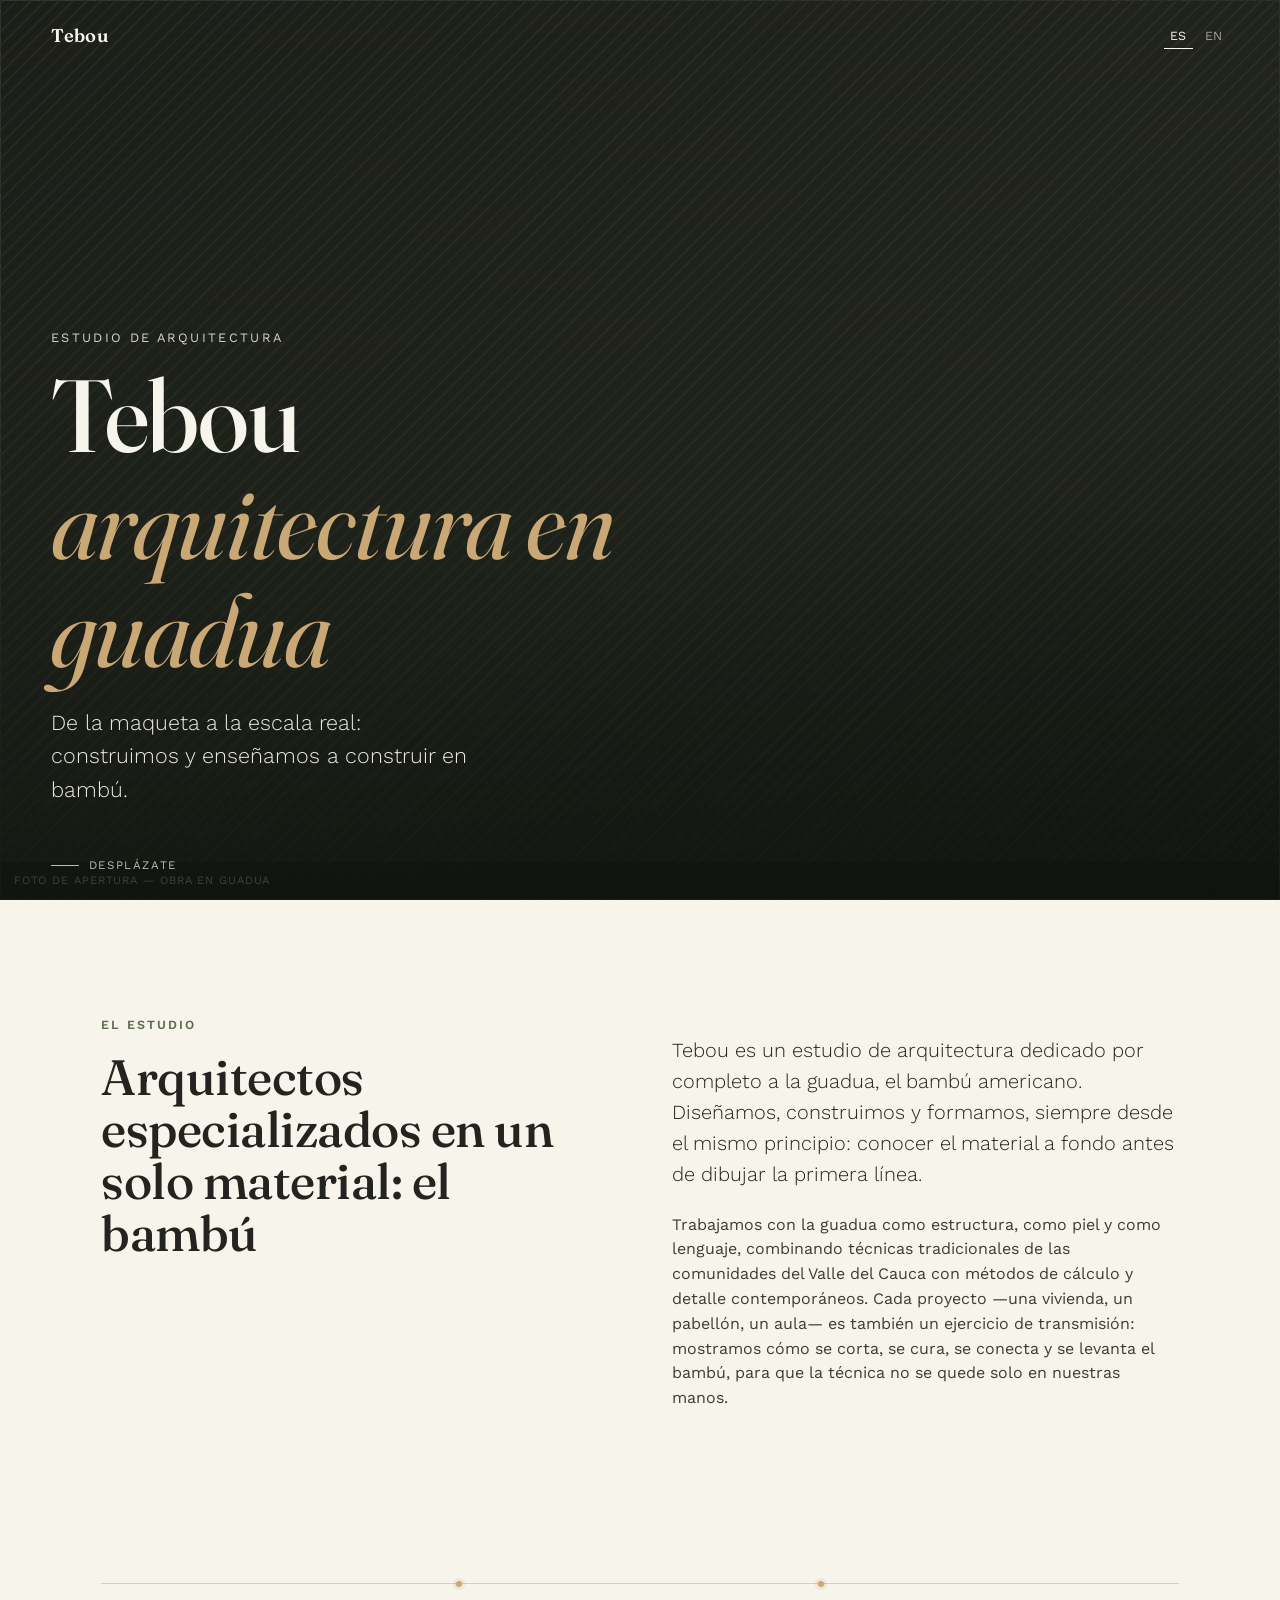
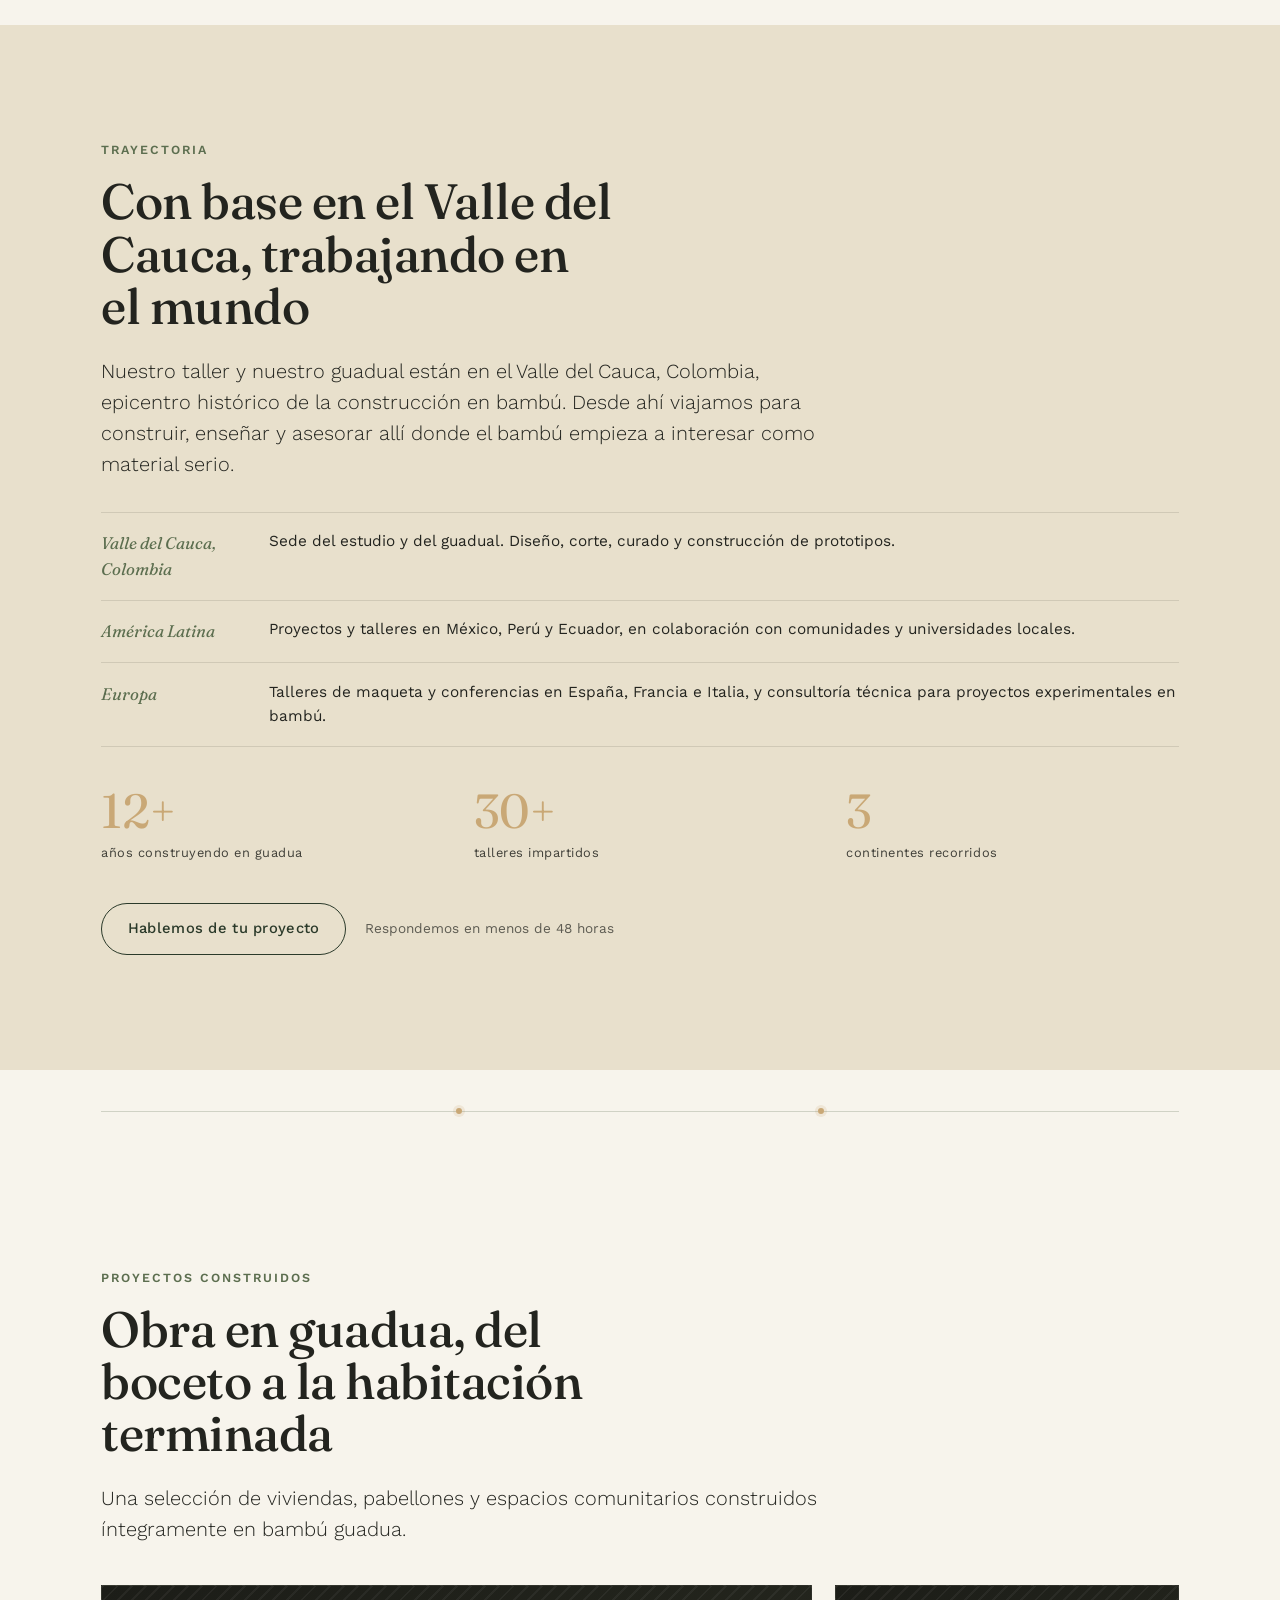
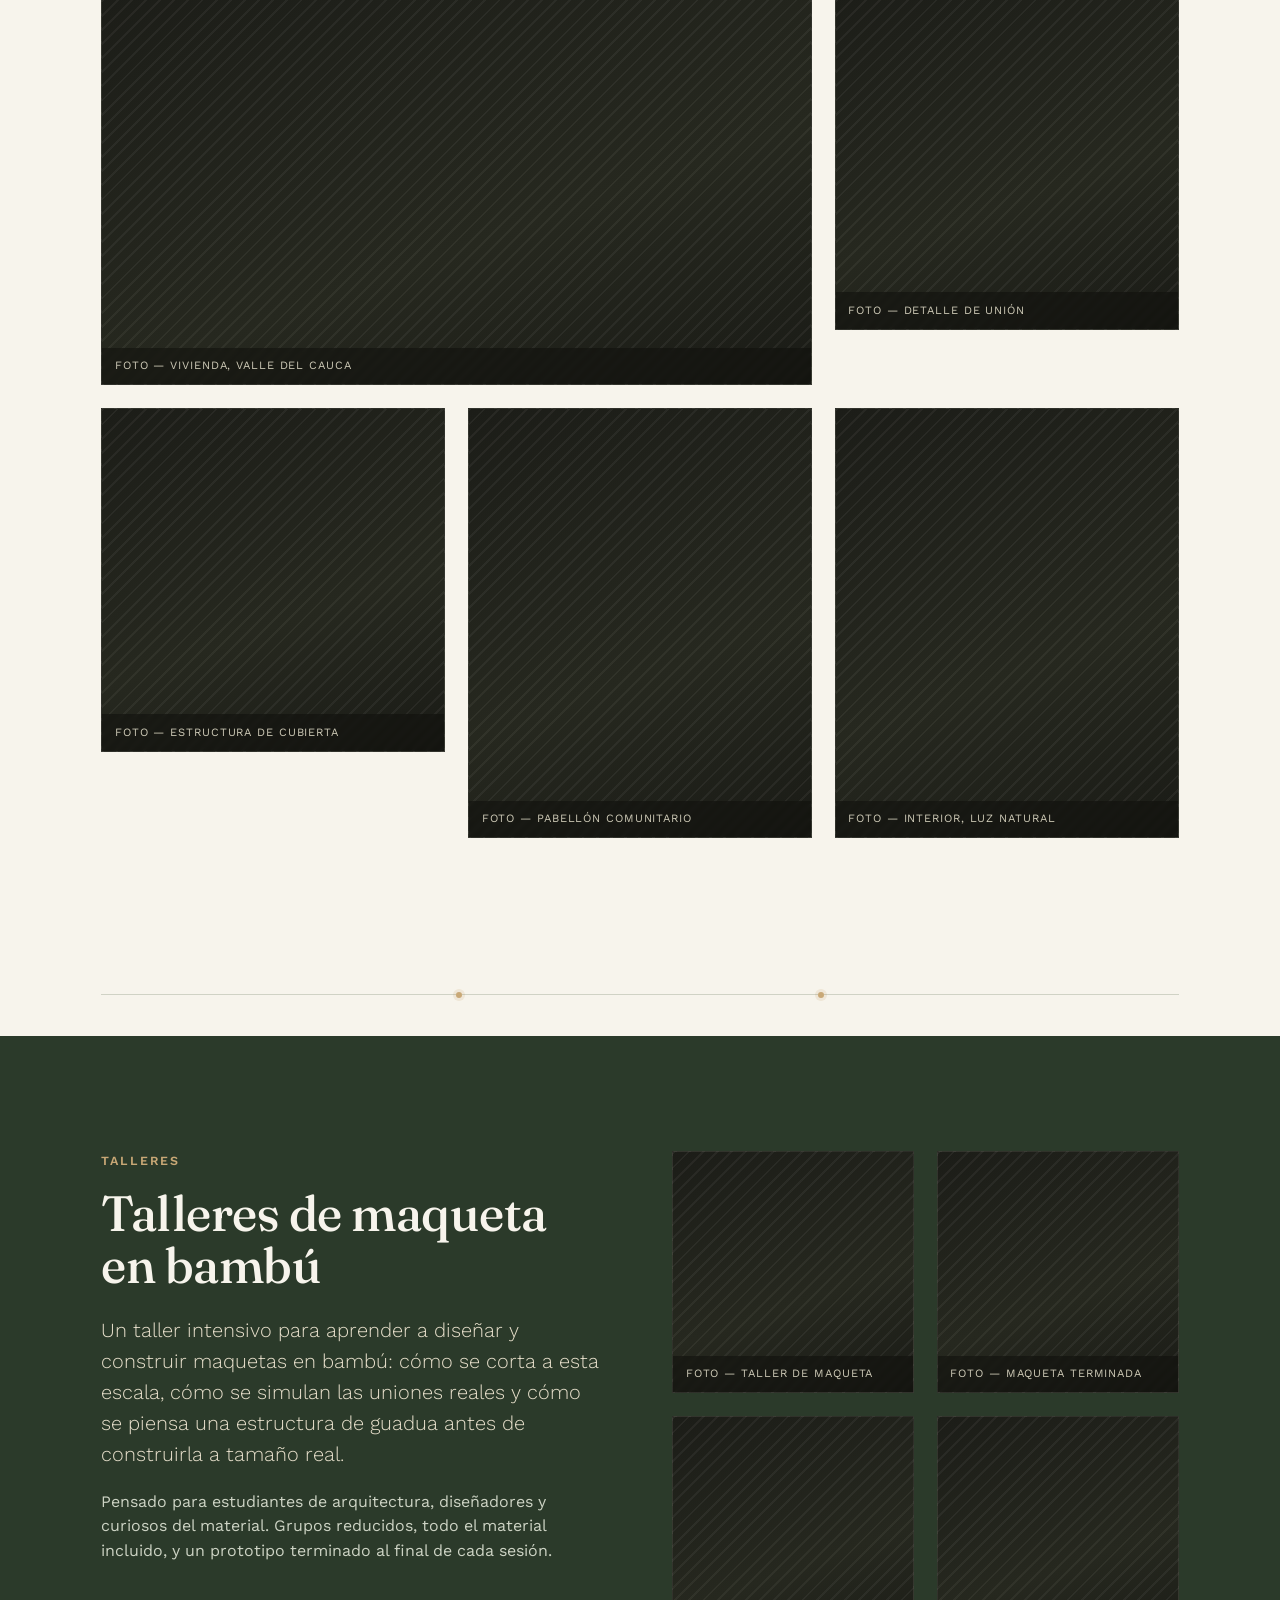
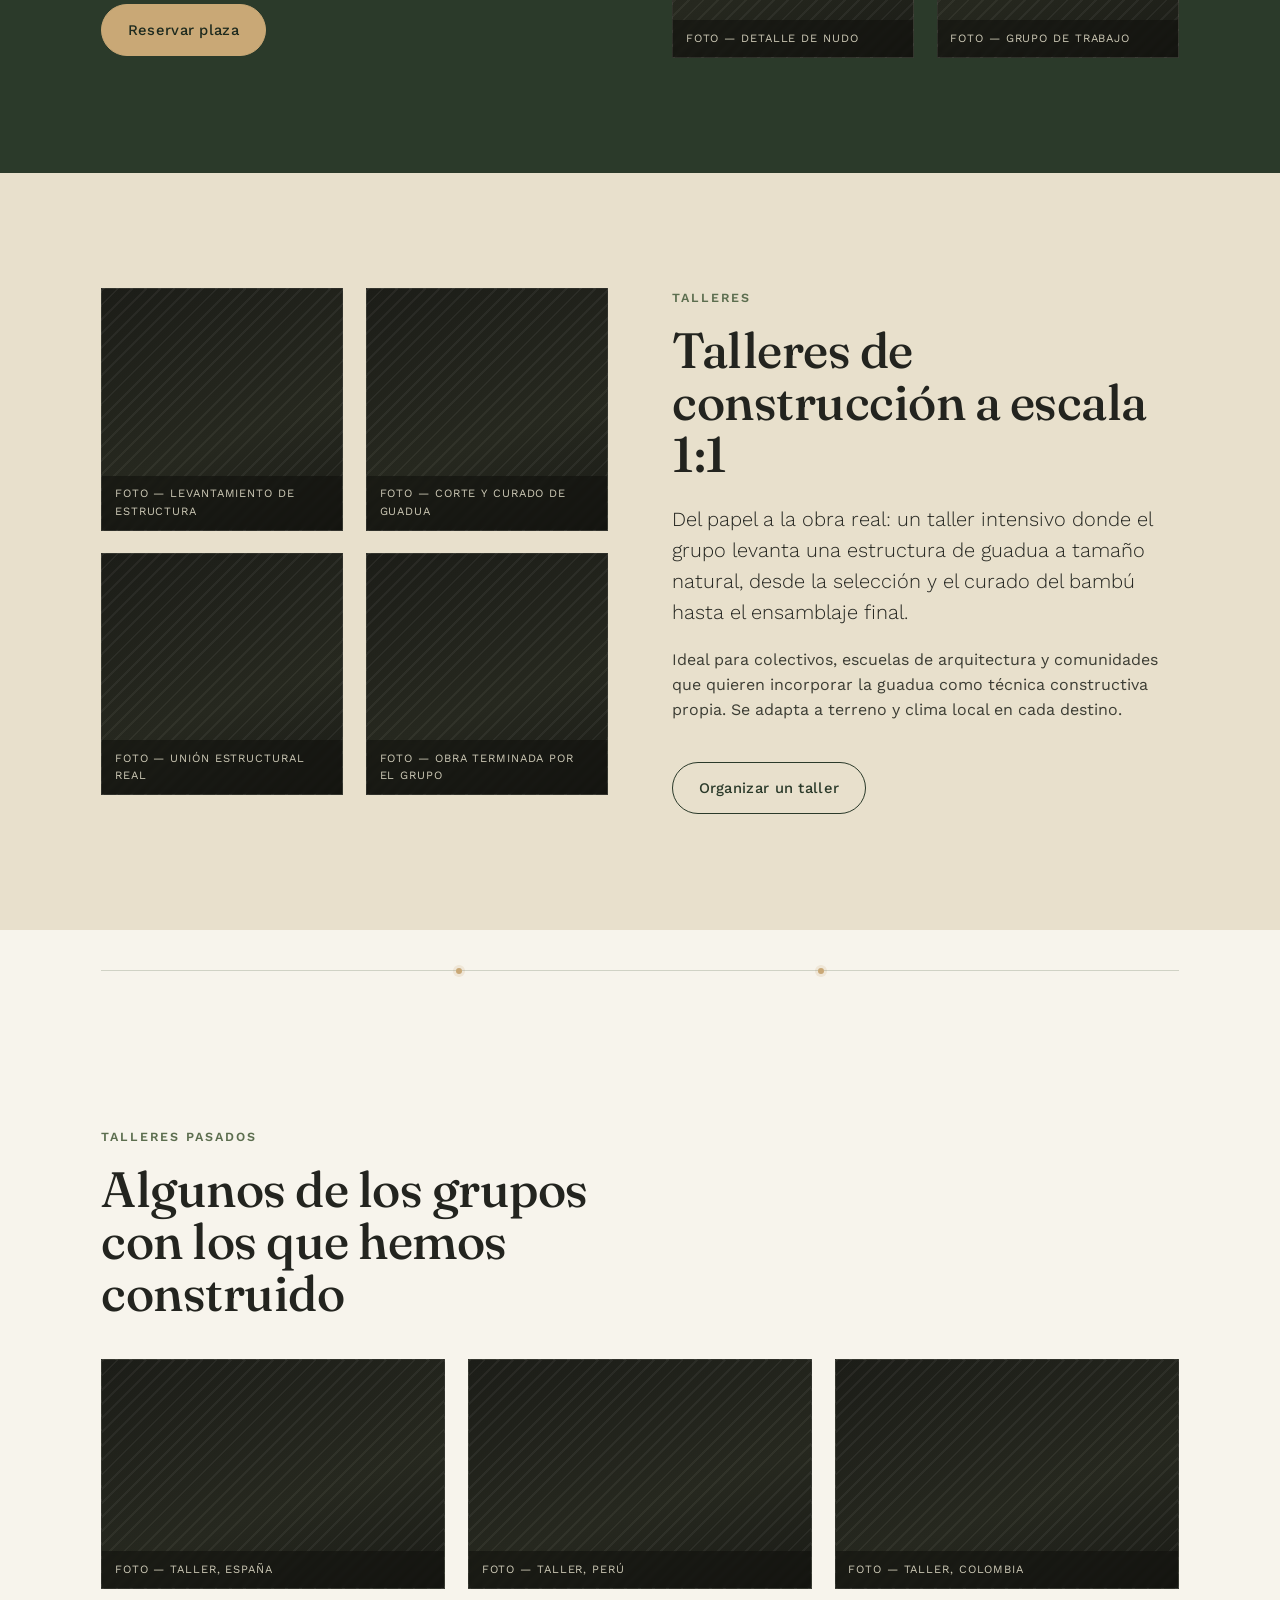
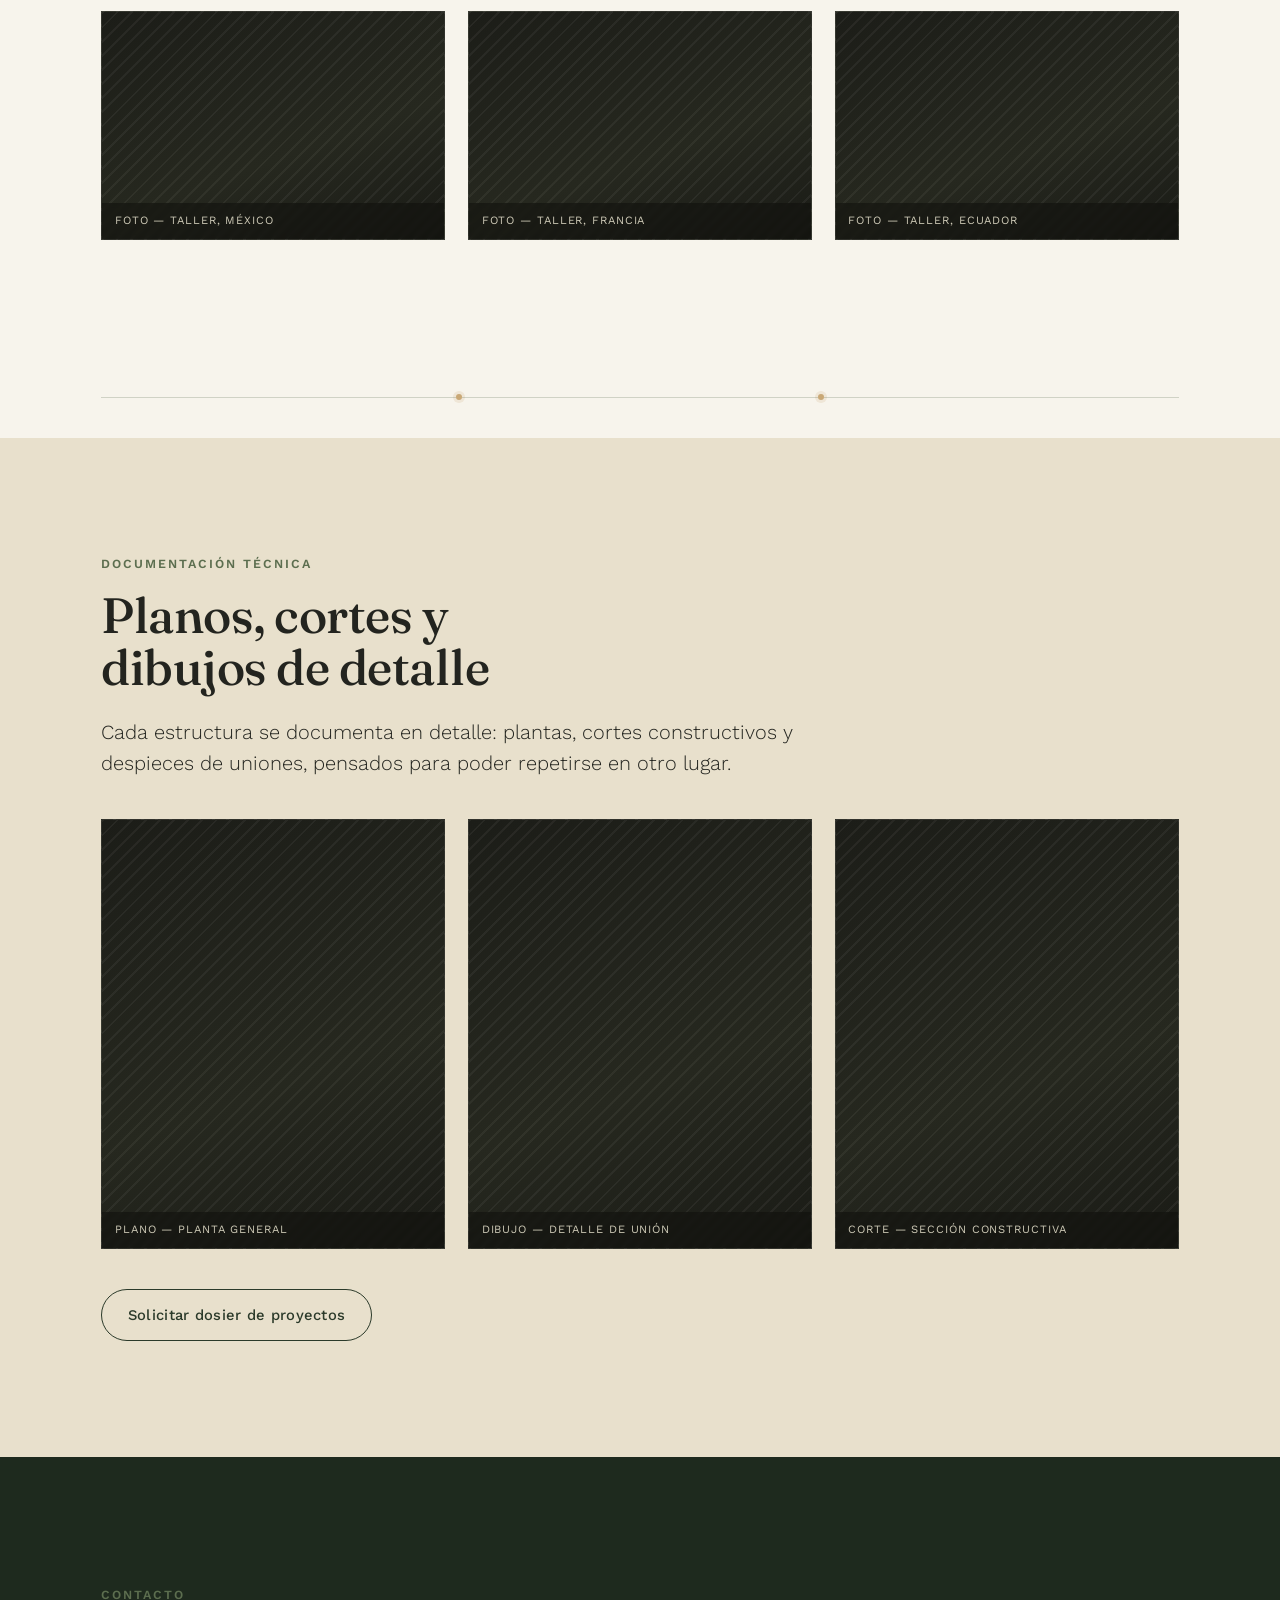
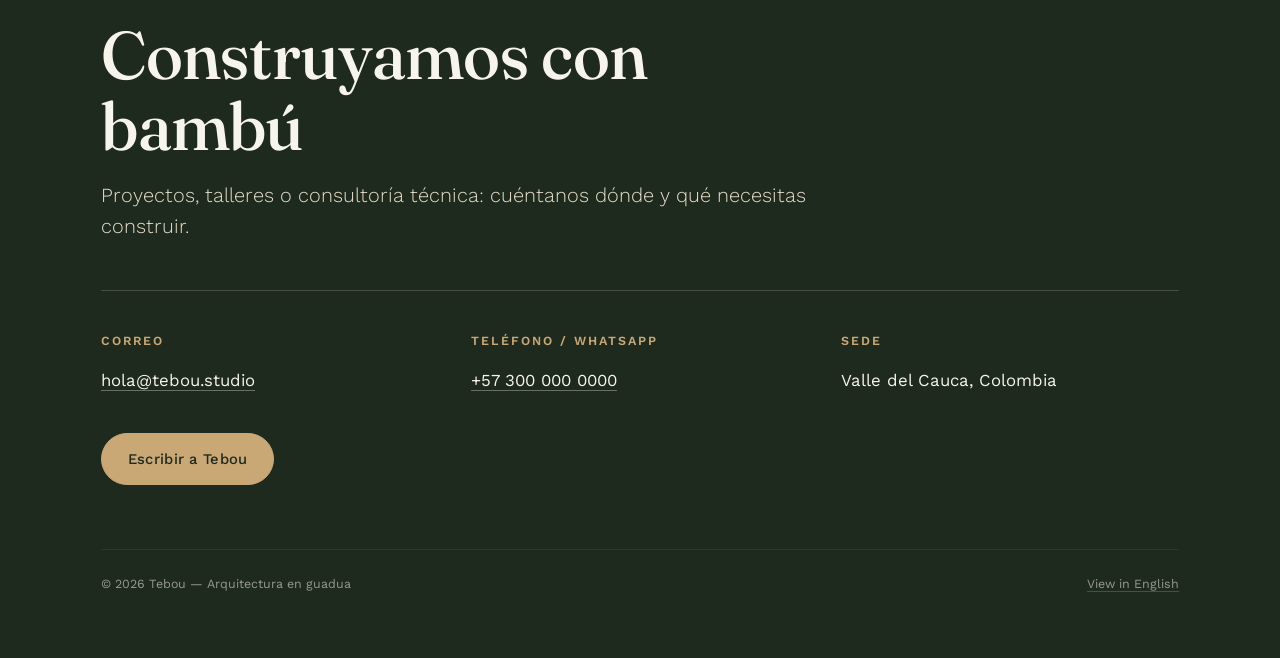
==== index.html @ 8532ab19 "Add files via upload" ====
<!doctype html>
<html lang="es">
<head>
<meta charset="UTF-8">
<meta name="viewport" content="width=device-width, initial-scale=1">
<title>Tebou — Arquitectura en guadua</title>
<meta name="description" content="Tebou, estudio de arquitectura especializado en bambú guadua. Proyectos y talleres entre el Valle del Cauca, Europa y América Latina.">
<link rel="stylesheet" href="style.css">
</head>
<body>

<div class="brand-bar" id="brandBar">
  <span class="brand">Tebou</span>
  <span class="lang"><a href="index.html" class="active">ES</a><a href="en.html">EN</a></span>
</div>

<!-- ============ HERO ============ -->
<header class="hero">
  <div class="photo-slot" style="position:absolute;inset:0;">
    <img data-bind-img="hero.image" alt="Tebou — foto de apertura">
    <span class="tag">Foto de apertura — obra en guadua</span>
  </div>
  <div class="hero-content">
    <span class="eyebrow" data-bind="hero.eyebrow">Estudio de arquitectura</span>
    <h1><span data-bind="hero.title_1">Tebou</span><br><em data-bind="hero.title_2">arquitectura en guadua</em></h1>
    <p class="tagline" data-bind="hero.tagline">De la maqueta a la escala real: construimos y enseñamos a construir en bambú.</p>
  </div>
  <div class="scroll-cue"><span class="line"></span> Desplázate</div>
</header>

<!-- ============ ESTUDIO ============ -->
<section class="section" id="estudio">
  <div class="wrap two-col reveal">
    <div>
      <span class="kicker" data-bind="studio.kicker">El estudio</span>
      <h2 class="section-title" data-bind="studio.title">Arquitectos especializados en un solo material: el bambú</h2>
    </div>
    <div>
      <p class="lede" data-bind="studio.lede">Tebou es un estudio de arquitectura dedicado por completo a la guadua...</p>
      <p class="body-copy" style="margin-top:1.4rem;" data-bind="studio.body">Trabajamos con la guadua como estructura...</p>
    </div>
  </div>
</section>

<div class="divider-wrap"><div class="node-divider"><span class="seg"></span><span class="node"></span><span class="seg"></span><span class="node"></span><span class="seg"></span></div></div>

<!-- ============ TRAYECTORIA ============ -->
<section class="section on-sand" id="trayectoria">
  <div class="wrap reveal">
    <span class="kicker" data-bind="experience.kicker">Trayectoria</span>
    <h2 class="section-title" data-bind="experience.title">Con base en el Valle del Cauca, trabajando en el mundo</h2>
    <p class="lede" data-bind="experience.lede">Nuestro taller y nuestro guadual están en el Valle del Cauca...</p>

    <ul class="travel-log">
      <li>
        <span class="place" data-bind="experience.travel_1_place">Valle del Cauca, Colombia</span>
        <span class="detail" data-bind="experience.travel_1_detail">Sede del estudio y del guadual.</span>
      </li>
      <li>
        <span class="place" data-bind="experience.travel_2_place">América Latina</span>
        <span class="detail" data-bind="experience.travel_2_detail">Proyectos y talleres en México, Perú y Ecuador.</span>
      </li>
      <li>
        <span class="place" data-bind="experience.travel_3_place">Europa</span>
        <span class="detail" data-bind="experience.travel_3_detail">Talleres de maqueta y conferencias en España, Francia e Italia.</span>
      </li>
    </ul>

    <div class="stats">
      <div>
        <div class="num" data-bind="experience.stat_1_num">12+</div>
        <div class="label" data-bind="experience.stat_1_label">años construyendo en guadua</div>
      </div>
      <div>
        <div class="num" data-bind="experience.stat_2_num">30+</div>
        <div class="label" data-bind="experience.stat_2_label">talleres impartidos</div>
      </div>
      <div>
        <div class="num" data-bind="experience.stat_3_num">3</div>
        <div class="label" data-bind="experience.stat_3_label">continentes recorridos</div>
      </div>
    </div>

    <div class="cta-row">
      <a class="btn btn-line" href="#contacto" data-bind="experience.cta_text">Hablemos de tu proyecto</a>
      <span class="cta-note" data-bind="experience.cta_note">Respondemos en menos de 48 horas</span>
    </div>
  </div>
</section>

<div class="divider-wrap"><div class="node-divider"><span class="seg"></span><span class="node"></span><span class="seg"></span><span class="node"></span><span class="seg"></span></div></div>

<!-- ============ PROYECTOS ============ -->
<section class="section" id="proyectos">
  <div class="wrap reveal">
    <span class="kicker" data-bind="projects.kicker">Proyectos construidos</span>
    <h2 class="section-title" data-bind="projects.title">Obra en guadua, del boceto a la habitación terminada</h2>
    <p class="lede" style="margin-bottom:2.5rem;" data-bind="projects.lede">Una selección de viviendas, pabellones y espacios comunitarios...</p>

    <div class="gallery g-mix">
      <div class="photo-slot ph-16x9"><img data-bind-img="projects.photo_1.src" alt="Vivienda, Valle del Cauca"><span class="tag">Foto — Vivienda, Valle del Cauca</span></div>
      <div class="photo-slot ph-1x1"><img data-bind-img="projects.photo_2.src" alt="Detalle de unión"><span class="tag">Foto — Detalle de unión</span></div>
      <div class="photo-slot ph-1x1"><img data-bind-img="projects.photo_3.src" alt="Estructura de cubierta"><span class="tag">Foto — Estructura de cubierta</span></div>
      <div class="photo-slot ph-4x5"><img data-bind-img="projects.photo_4.src" alt="Pabellón comunitario"><span class="tag">Foto — Pabellón comunitario</span></div>
      <div class="photo-slot ph-4x5"><img data-bind-img="projects.photo_5.src" alt="Interior, luz natural"><span class="tag">Foto — Interior, luz natural</span></div>
    </div>
  </div>
</section>

<div class="divider-wrap"><div class="node-divider"><span class="seg"></span><span class="node"></span><span class="seg"></span><span class="node"></span><span class="seg"></span></div></div>

<!-- ============ TALLERES DE MAQUETA ============ -->
<section class="section on-forest" id="talleres-maqueta">
  <div class="wrap two-col reveal">
    <div>
      <span class="kicker" data-bind="model_workshops.kicker">Talleres</span>
      <h2 class="section-title" data-bind="model_workshops.title">Talleres de maqueta en bambú</h2>
      <p class="lede" data-bind="model_workshops.lede">Un taller intensivo para aprender a diseñar y construir maquetas en bambú...</p>
      <p class="body-copy" style="margin-top:1.2rem;" data-bind="model_workshops.body">Pensado para estudiantes de arquitectura, diseñadores y curiosos del material.</p>
      <div class="cta-row">
        <a class="btn btn-solid" href="#contacto" data-bind="model_workshops.cta_text">Reservar plaza</a>
      </div>
    </div>
    <div class="gallery g-4" style="grid-template-columns:1fr 1fr;">
      <div class="photo-slot ph-1x1"><img data-bind-img="model_workshops.photo_1.src" alt="Taller de maqueta"><span class="tag">Foto — Taller de maqueta</span></div>
      <div class="photo-slot ph-1x1"><img data-bind-img="model_workshops.photo_2.src" alt="Maqueta terminada"><span class="tag">Foto — Maqueta terminada</span></div>
      <div class="photo-slot ph-1x1"><img data-bind-img="model_workshops.photo_3.src" alt="Detalle de nudo"><span class="tag">Foto — Detalle de nudo</span></div>
      <div class="photo-slot ph-1x1"><img data-bind-img="model_workshops.photo_4.src" alt="Grupo de trabajo"><span class="tag">Foto — Grupo de trabajo</span></div>
    </div>
  </div>
</section>

<!-- ============ TALLERES ESCALA 1:1 ============ -->
<section class="section on-sand" id="talleres-escala-real">
  <div class="wrap two-col reveal">
    <div class="gallery g-4" style="grid-template-columns:1fr 1fr;">
      <div class="photo-slot ph-1x1"><img data-bind-img="full_scale_workshops.photo_1.src" alt="Levantamiento de estructura"><span class="tag">Foto — Levantamiento de estructura</span></div>
      <div class="photo-slot ph-1x1"><img data-bind-img="full_scale_workshops.photo_2.src" alt="Corte y curado de guadua"><span class="tag">Foto — Corte y curado de guadua</span></div>
      <div class="photo-slot ph-1x1"><img data-bind-img="full_scale_workshops.photo_3.src" alt="Unión estructural real"><span class="tag">Foto — Unión estructural real</span></div>
      <div class="photo-slot ph-1x1"><img data-bind-img="full_scale_workshops.photo_4.src" alt="Obra terminada por el grupo"><span class="tag">Foto — Obra terminada por el grupo</span></div>
    </div>
    <div>
      <span class="kicker" data-bind="full_scale_workshops.kicker">Talleres</span>
      <h2 class="section-title" data-bind="full_scale_workshops.title">Talleres de construcción a escala 1:1</h2>
      <p class="lede" data-bind="full_scale_workshops.lede">Del papel a la obra real...</p>
      <p class="body-copy" style="margin-top:1.2rem;" data-bind="full_scale_workshops.body">Ideal para colectivos, escuelas de arquitectura...</p>
      <div class="cta-row">
        <a class="btn btn-line" href="#contacto" data-bind="full_scale_workshops.cta_text">Organizar un taller</a>
      </div>
    </div>
  </div>
</section>

<div class="divider-wrap"><div class="node-divider"><span class="seg"></span><span class="node"></span><span class="seg"></span><span class="node"></span><span class="seg"></span></div></div>

<!-- ============ TALLERES PASADOS ============ -->
<section class="section" id="talleres-pasados">
  <div class="wrap reveal">
    <span class="kicker" data-bind="past_workshops.kicker">Talleres pasados</span>
    <h2 class="section-title" data-bind="past_workshops.title">Algunos de los grupos con los que hemos construido</h2>
    <div class="gallery g-3" style="margin-top:2.5rem;">
      <div class="photo-slot ph-3x2"><img data-bind-img="past_workshops.photo_1.src" alt="Taller, España"><span class="tag">Foto — Taller, España</span></div>
      <div class="photo-slot ph-3x2"><img data-bind-img="past_workshops.photo_2.src" alt="Taller, Perú"><span class="tag">Foto — Taller, Perú</span></div>
      <div class="photo-slot ph-3x2"><img data-bind-img="past_workshops.photo_3.src" alt="Taller, Colombia"><span class="tag">Foto — Taller, Colombia</span></div>
      <div class="photo-slot ph-3x2"><img data-bind-img="past_workshops.photo_4.src" alt="Taller, México"><span class="tag">Foto — Taller, México</span></div>
      <div class="photo-slot ph-3x2"><img data-bind-img="past_workshops.photo_5.src" alt="Taller, Francia"><span class="tag">Foto — Taller, Francia</span></div>
      <div class="photo-slot ph-3x2"><img data-bind-img="past_workshops.photo_6.src" alt="Taller, Ecuador"><span class="tag">Foto — Taller, Ecuador</span></div>
    </div>
  </div>
</section>

<div class="divider-wrap"><div class="node-divider"><span class="seg"></span><span class="node"></span><span class="seg"></span><span class="node"></span><span class="seg"></span></div></div>

<!-- ============ PLANOS Y DIBUJOS ============ -->
<section class="section on-sand" id="planos">
  <div class="wrap reveal">
    <span class="kicker" data-bind="plans.kicker">Documentación técnica</span>
    <h2 class="section-title" data-bind="plans.title">Planos, cortes y dibujos de detalle</h2>
    <p class="lede" style="margin-bottom:2.5rem;" data-bind="plans.lede">Cada estructura se documenta en detalle...</p>
    <div class="gallery g-3">
      <div class="photo-slot ph-4x5"><img data-bind-img="plans.photo_1.src" alt="Planta general"><span class="tag">Plano — Planta general</span></div>
      <div class="photo-slot ph-4x5"><img data-bind-img="plans.photo_2.src" alt="Detalle de unión"><span class="tag">Dibujo — Detalle de unión</span></div>
      <div class="photo-slot ph-4x5"><img data-bind-img="plans.photo_3.src" alt="Sección constructiva"><span class="tag">Corte — Sección constructiva</span></div>
    </div>
    <div class="cta-row">
      <a class="btn btn-line" href="#contacto" data-bind="plans.cta_text">Solicitar dosier de proyectos</a>
    </div>
  </div>
</section>

<!-- ============ CONTACTO ============ -->
<section class="contact" id="contacto">
  <div class="wrap reveal">
    <span class="kicker" data-bind="contact.kicker">Contacto</span>
    <h2 data-bind="contact.title">Construyamos con bambú</h2>
    <p class="lede" data-bind="contact.lede">Proyectos, talleres o consultoría técnica...</p>

    <div class="contact-grid">
      <div class="contact-item">
        <span class="kicker">Correo</span>
        <a href="mailto:hola@tebou.studio" data-bind="contact.email" id="contact-email-text">hola@tebou.studio</a>
      </div>
      <div class="contact-item">
        <span class="kicker">Teléfono / WhatsApp</span>
        <a href="tel:+573000000000" data-bind="contact.phone" id="contact-phone-text">+57 300 000 0000</a>
      </div>
      <div class="contact-item">
        <span class="kicker">Sede</span>
        <p data-bind="contact.location">Valle del Cauca, Colombia</p>
      </div>
    </div>

    <div class="cta-row">
      <a class="btn btn-solid" href="mailto:hola@tebou.studio" id="contact-cta" data-bind="contact.cta_text">Escribir a Tebou</a>
    </div>

    <footer class="credits">
      <span>© <span id="year-es"></span> Tebou — Arquitectura en guadua</span>
      <span><a href="en.html" style="text-decoration:none;border-bottom:1px solid rgba(247,244,236,0.35);">View in English</a></span>
    </footer>
  </div>
</section>

<script>window.CONTENT_URL = 'content/es.json';</script>
<script src="content.js"></script>
<script>
  document.getElementById('year-es').textContent = new Date().getFullYear();

  window.addEventListener('load', () => {
    setTimeout(() => {
      const email = document.getElementById('contact-email-text');
      if (email) document.querySelectorAll('a[href^="mailto:"]').forEach(a => a.href = 'mailto:' + email.textContent.trim());
      const phone = document.getElementById('contact-phone-text');
      if (phone) document.querySelectorAll('a[href^="tel:"]').forEach(a => a.href = 'tel:' + phone.textContent.trim().replace(/\s+/g, ''));
    }, 300);
  });

  const hero = document.querySelector('.hero');
  const bar = document.getElementById('brandBar');
  const io1 = new IntersectionObserver((entries)=>{
    entries.forEach(e=>{ bar.classList.toggle('is-dark', !e.isIntersecting); });
  }, { threshold:0.15 });
  io1.observe(hero);

  const revealEls = document.querySelectorAll('.reveal');
  const io2 = new IntersectionObserver((entries)=>{
    entries.forEach(e=>{
      if(e.isIntersecting){ e.target.classList.add('is-visible'); io2.unobserve(e.target); }
    });
  }, { threshold:0.12 });
  revealEls.forEach(el=>io2.observe(el));
</script>

</body>
</html>
---- style.css ----
/* ==========================================================================
   TEBOU — bamboo architecture studio
   Design tokens
   Palette:
     --ink        #23241F  near-black warm charcoal (text)
     --forest     #2B3A2A  deep bamboo-leaf green (dark sections, footer)
     --sage       #5C6E4F  mid bamboo green (accents, links)
     --paper      #F7F4EC  warm paper background
     --sand       #E8E0CC  beige / bamboo-sheath background
     --culm       #C9A876  bamboo-culm tan (accent, buttons, rules)
   Type:
     Display: Fraunces (warm serif, organic curves — the material's warmth)
     Body/UI: Work Sans (quiet humanist sans)
   Signature: bamboo-node dividers between sections (culm rings)
   ========================================================================== */

@import url('https://fonts.googleapis.com/css2?family=Fraunces:ital,opsz,wght@0,9..144,300;0,9..144,400;0,9..144,500;0,9..144,600;1,9..144,400;1,9..144,500&family=Work+Sans:ital,wght@0,300;0,400;0,500;0,600;1,400&display=swap');

:root{
  --ink:#23241F;
  --forest:#2B3A2A;
  --forest-2:#1E2A1E;
  --sage:#5C6E4F;
  --paper:#F7F4EC;
  --sand:#E8E0CC;
  --culm:#C9A876;
  --culm-dark:#B08F55;

  --display: 'Fraunces', serif;
  --body: 'Work Sans', sans-serif;

  --max: 1180px;
  --pad: clamp(1.25rem, 4vw, 3.5rem);
  --gap: clamp(1rem, 3vw, 2.25rem);

  --radius: 2px;
}

*, *::before, *::after{ box-sizing:border-box; }
html{ scroll-behavior:smooth; }
@media (prefers-reduced-motion: reduce){
  html{ scroll-behavior:auto; }
  *, *::before, *::after{ animation-duration:0.001ms !important; animation-iteration-count:1 !important; transition-duration:0.001ms !important; scroll-behavior:auto !important; }
}

body{
  margin:0;
  font-family:var(--body);
  color:var(--ink);
  background:var(--paper);
  line-height:1.55;
  -webkit-font-smoothing:antialiased;
}

img{ max-width:100%; display:block; }
a{ color:inherit; }

h1,h2,h3{
  font-family:var(--display);
  font-weight:500;
  margin:0;
  line-height:1.05;
  letter-spacing:-0.01em;
}

.wrap{ max-width:var(--max); margin:0 auto; padding-left:var(--pad); padding-right:var(--pad); }

/* ---------- Brand mark (top-left, no menu) ---------- */
.brand-bar{
  position:fixed;
  top:0; left:0; right:0;
  z-index:40;
  display:flex;
  justify-content:space-between;
  align-items:center;
  padding:clamp(0.9rem,2vw,1.4rem) var(--pad);
  pointer-events:none;
  mix-blend-mode:normal;
}
.brand-bar .brand{
  font-family:var(--display);
  font-weight:600;
  font-size:1.15rem;
  letter-spacing:0.02em;
  color:var(--paper);
  pointer-events:auto;
}
.brand-bar.is-dark .brand{ color:var(--forest); }
.brand-bar .lang{
  pointer-events:auto;
  display:flex;
  gap:0.4rem;
  font-family:var(--body);
  font-size:0.78rem;
  letter-spacing:0.06em;
  text-transform:uppercase;
}
.brand-bar .lang a{
  text-decoration:none;
  color:var(--paper);
  opacity:0.6;
  padding:0.15rem 0.35rem;
  border-bottom:1px solid transparent;
}
.brand-bar .lang a.active{ opacity:1; border-color:currentColor; }
.brand-bar.is-dark .lang a{ color:var(--forest); }

/* ---------- Hero ---------- */
.hero{
  position:relative;
  min-height:100svh;
  display:flex;
  flex-direction:column;
  justify-content:flex-end;
  color:var(--paper);
  overflow:hidden;
}
.hero .photo-slot{
  position:absolute; inset:0;
  z-index:0;
  border-radius:0;
}
.hero::after{
  content:"";
  position:absolute; inset:0;
  background:linear-gradient(180deg, rgba(30,42,30,0.15) 0%, rgba(20,28,20,0.35) 55%, rgba(15,20,15,0.78) 100%);
  z-index:1;
}
.hero-content{
  position:relative;
  z-index:2;
  padding:0 var(--pad) clamp(2.5rem,6vw,4.5rem);
  max-width:900px;
}
.eyebrow{
  font-family:var(--body);
  font-size:0.8rem;
  letter-spacing:0.18em;
  text-transform:uppercase;
  opacity:0.85;
  margin-bottom:0.9rem;
  display:inline-block;
}
.hero h1{
  font-size:clamp(3rem, 9vw, 6.4rem);
  margin-bottom:0.6rem;
}
.hero h1 em{ font-style:italic; font-weight:400; color:var(--culm); }
.hero p.tagline{
  font-size:clamp(1.05rem,2vw,1.35rem);
  max-width:34ch;
  font-weight:300;
  opacity:0.95;
}
.scroll-cue{
  position:absolute;
  bottom:1.6rem; left:var(--pad);
  z-index:2;
  font-size:0.72rem;
  letter-spacing:0.14em;
  text-transform:uppercase;
  opacity:0.75;
  display:flex; align-items:center; gap:0.6rem;
}
.scroll-cue .line{ width:28px; height:1px; background:currentColor; animation:pulse 2.4s ease-in-out infinite; }
@keyframes pulse{ 0%,100%{ opacity:0.4; } 50%{ opacity:1; } }

/* ---------- Sections ---------- */
section{ position:relative; }
.section{
  padding:clamp(4rem,9vw,7.5rem) 0;
}
.section.on-sand{ background:var(--sand); }
.section.on-forest{ background:var(--forest); color:var(--paper); }
.section.on-forest h2, .section.on-forest h3{ color:var(--paper); }

.kicker{
  font-size:0.78rem;
  letter-spacing:0.16em;
  text-transform:uppercase;
  color:var(--sage);
  font-weight:600;
  margin-bottom:1rem;
  display:block;
}
.on-forest .kicker{ color:var(--culm); }

h2.section-title{
  font-size:clamp(2rem, 4.4vw, 3.1rem);
  max-width:16ch;
  margin-bottom:1.5rem;
}

.lede{
  font-size:clamp(1.05rem, 1.6vw, 1.25rem);
  max-width:62ch;
  font-weight:300;
  color:var(--ink);
}
.on-forest .lede{ color:var(--sand); }

.body-copy{
  max-width:60ch;
  font-size:1rem;
  color:#3c3d34;
}
.on-forest .body-copy{ color:#cdd3c4; }

.two-col{
  display:grid;
  grid-template-columns:minmax(0,1fr) minmax(0,1fr);
  gap:clamp(2rem,5vw,5rem);
  align-items:start;
}
@media (max-width:820px){ .two-col{ grid-template-columns:1fr; } }

/* ---------- Bamboo-node divider (signature element) ---------- */
.node-divider{
  --n: 7;
  display:flex;
  align-items:center;
  gap:0;
  width:100%;
  padding:0 var(--pad);
  max-width:var(--max);
  margin:0 auto;
}
.node-divider .seg{
  flex:1;
  height:1px;
  background:currentColor;
  opacity:0.25;
  position:relative;
}
.node-divider .node{
  width:6px; height:6px;
  border-radius:50%;
  background:var(--culm);
  flex:0 0 auto;
  box-shadow:0 0 0 3px rgba(201,168,118,0.18);
}
.divider-wrap{ color:var(--sage); padding:clamp(1.5rem,3vw,2.5rem) 0; }
.on-forest + .divider-wrap, .divider-wrap.on-forest{ color:var(--culm); }
.section.on-forest .node-divider{ color:var(--culm); }

/* ---------- Photo placeholders ---------- */
.photo-slot{
  position:relative;
  width:100%;
  background:
    repeating-linear-gradient(135deg, rgba(247,244,236,0.05) 0 2px, transparent 2px 10px),
    linear-gradient(160deg,#1c1d18,#26281f 60%,#1a1b16);
  border:1px solid rgba(247,244,236,0.08);
  display:flex;
  align-items:flex-end;
  overflow:hidden;
  color:#cfcbb8;
}
.photo-slot .tag{
  font-family:var(--body);
  font-size:0.7rem;
  letter-spacing:0.08em;
  text-transform:uppercase;
  padding:0.6rem 0.8rem;
  background:rgba(15,16,12,0.55);
  backdrop-filter:blur(2px);
  width:100%;
}
.photo-slot img{
  position:absolute; inset:0;
  width:100%; height:100%;
  object-fit:cover;
  display:none;
}
.photo-slot.has-photo img{ display:block; }
.photo-slot.has-photo .tag{ display:none; }
.ph-16x9{ aspect-ratio:16/9; }
.ph-4x5{ aspect-ratio:4/5; }
.ph-1x1{ aspect-ratio:1/1; }
.ph-3x2{ aspect-ratio:3/2; }
.ph-21x9{ aspect-ratio:21/9; }

/* ---------- Galleries ---------- */
.gallery{
  display:grid;
  gap:clamp(0.8rem,2vw,1.4rem);
}
.gallery.g-3{ grid-template-columns:repeat(3,1fr); }
.gallery.g-4{ grid-template-columns:repeat(4,1fr); }
.gallery.g-mix{ grid-template-columns:repeat(6,1fr); }
.gallery.g-mix > *:nth-child(1){ grid-column:span 4; }
.gallery.g-mix > *:nth-child(2){ grid-column:span 2; }
.gallery.g-mix > *:nth-child(3){ grid-column:span 2; }
.gallery.g-mix > *:nth-child(4){ grid-column:span 2; }
.gallery.g-mix > *:nth-child(5){ grid-column:span 2; }
@media (max-width:900px){
  .gallery.g-3, .gallery.g-4{ grid-template-columns:repeat(2,1fr); }
  .gallery.g-mix{ grid-template-columns:repeat(2,1fr); }
  .gallery.g-mix > *{ grid-column:span 1 !important; }
}
@media (max-width:560px){
  .gallery.g-3, .gallery.g-4{ grid-template-columns:1fr; }
}

/* ---------- Travel log list (experience) ---------- */
.travel-log{ list-style:none; margin:2rem 0 0; padding:0; border-top:1px solid rgba(35,36,31,0.12); }
.on-forest .travel-log{ border-color:rgba(247,244,236,0.18); }
.travel-log li{
  display:grid;
  grid-template-columns:9rem 1fr;
  gap:1.5rem;
  padding:1.1rem 0;
  border-bottom:1px solid rgba(35,36,31,0.12);
}
.on-forest .travel-log li{ border-color:rgba(247,244,236,0.18); }
.travel-log .place{
  font-family:var(--display);
  font-style:italic;
  font-size:1.05rem;
  color:var(--sage);
}
.on-forest .travel-log .place{ color:var(--culm); }
.travel-log .detail{ font-size:0.96rem; }
@media (max-width:560px){
  .travel-log li{ grid-template-columns:1fr; gap:0.3rem; }
}

/* ---------- Stats row ---------- */
.stats{
  display:grid;
  grid-template-columns:repeat(3,1fr);
  gap:clamp(1.5rem,4vw,2.5rem);
  margin-top:2.5rem;
}
.stats .num{
  font-family:var(--display);
  font-size:clamp(2.2rem,4vw,3rem);
  color:var(--culm);
  line-height:1;
}
.stats .label{
  font-size:0.8rem;
  letter-spacing:0.04em;
  margin-top:0.5rem;
  opacity:0.85;
}
@media (max-width:640px){ .stats{ grid-template-columns:1fr 1fr; } }

/* ---------- Buttons / contact CTA ---------- */
.btn{
  display:inline-flex;
  align-items:center;
  gap:0.6rem;
  padding:0.85rem 1.6rem;
  font-family:var(--body);
  font-size:0.92rem;
  font-weight:500;
  letter-spacing:0.02em;
  text-decoration:none;
  border-radius:999px;
  border:1px solid currentColor;
  transition:background 0.25s ease, color 0.25s ease;
}
.btn-solid{
  background:var(--culm);
  border-color:var(--culm);
  color:var(--forest-2);
}
.btn-solid:hover{ background:var(--culm-dark); border-color:var(--culm-dark); }
.btn-line{
  color:var(--forest);
  border-color:var(--forest);
}
.btn-line:hover{ background:var(--forest); color:var(--paper); }
.on-forest .btn-line{ color:var(--paper); border-color:var(--paper); }
.on-forest .btn-line:hover{ background:var(--paper); color:var(--forest); }

.cta-row{
  margin-top:2.5rem;
  display:flex;
  align-items:center;
  gap:1.2rem;
  flex-wrap:wrap;
}
.cta-note{ font-size:0.85rem; opacity:0.7; }

/* ---------- Final contact section ---------- */
.contact{
  background:var(--forest-2);
  color:var(--paper);
  padding:clamp(4.5rem,10vw,8rem) 0 clamp(2.5rem,5vw,4rem);
}
.contact h2{
  font-size:clamp(2.2rem,6vw,4.2rem);
  max-width:14ch;
  color:var(--paper);
}
.contact .lede{ color:var(--sand); margin-top:1.2rem; }
.contact-grid{
  margin-top:3rem;
  display:grid;
  grid-template-columns:repeat(3,1fr);
  gap:2rem;
  border-top:1px solid rgba(247,244,236,0.18);
  padding-top:2.5rem;
}
@media (max-width:760px){ .contact-grid{ grid-template-columns:1fr; } }
.contact-item .kicker{ color:var(--culm); }
.contact-item a, .contact-item p{ font-size:1.05rem; margin:0.3rem 0 0; }
.contact-item a{ text-decoration:none; border-bottom:1px solid rgba(247,244,236,0.35); }
.contact-item a:hover{ border-color:var(--culm); color:var(--culm); }

footer.credits{
  margin-top:4rem;
  padding-top:1.5rem;
  border-top:1px solid rgba(247,244,236,0.12);
  font-size:0.78rem;
  opacity:0.55;
  display:flex;
  justify-content:space-between;
  flex-wrap:wrap;
  gap:0.5rem;
}

/* ---------- Reveal-on-scroll ---------- */
.reveal{ opacity:0; transform:translateY(18px); transition:opacity 0.8s ease, transform 0.8s ease; }
.reveal.is-visible{ opacity:1; transform:none; }

/* ---------- Focus visibility ---------- */
a:focus-visible, button:focus-visible{
  outline:2px solid var(--culm);
  outline-offset:3px;
}
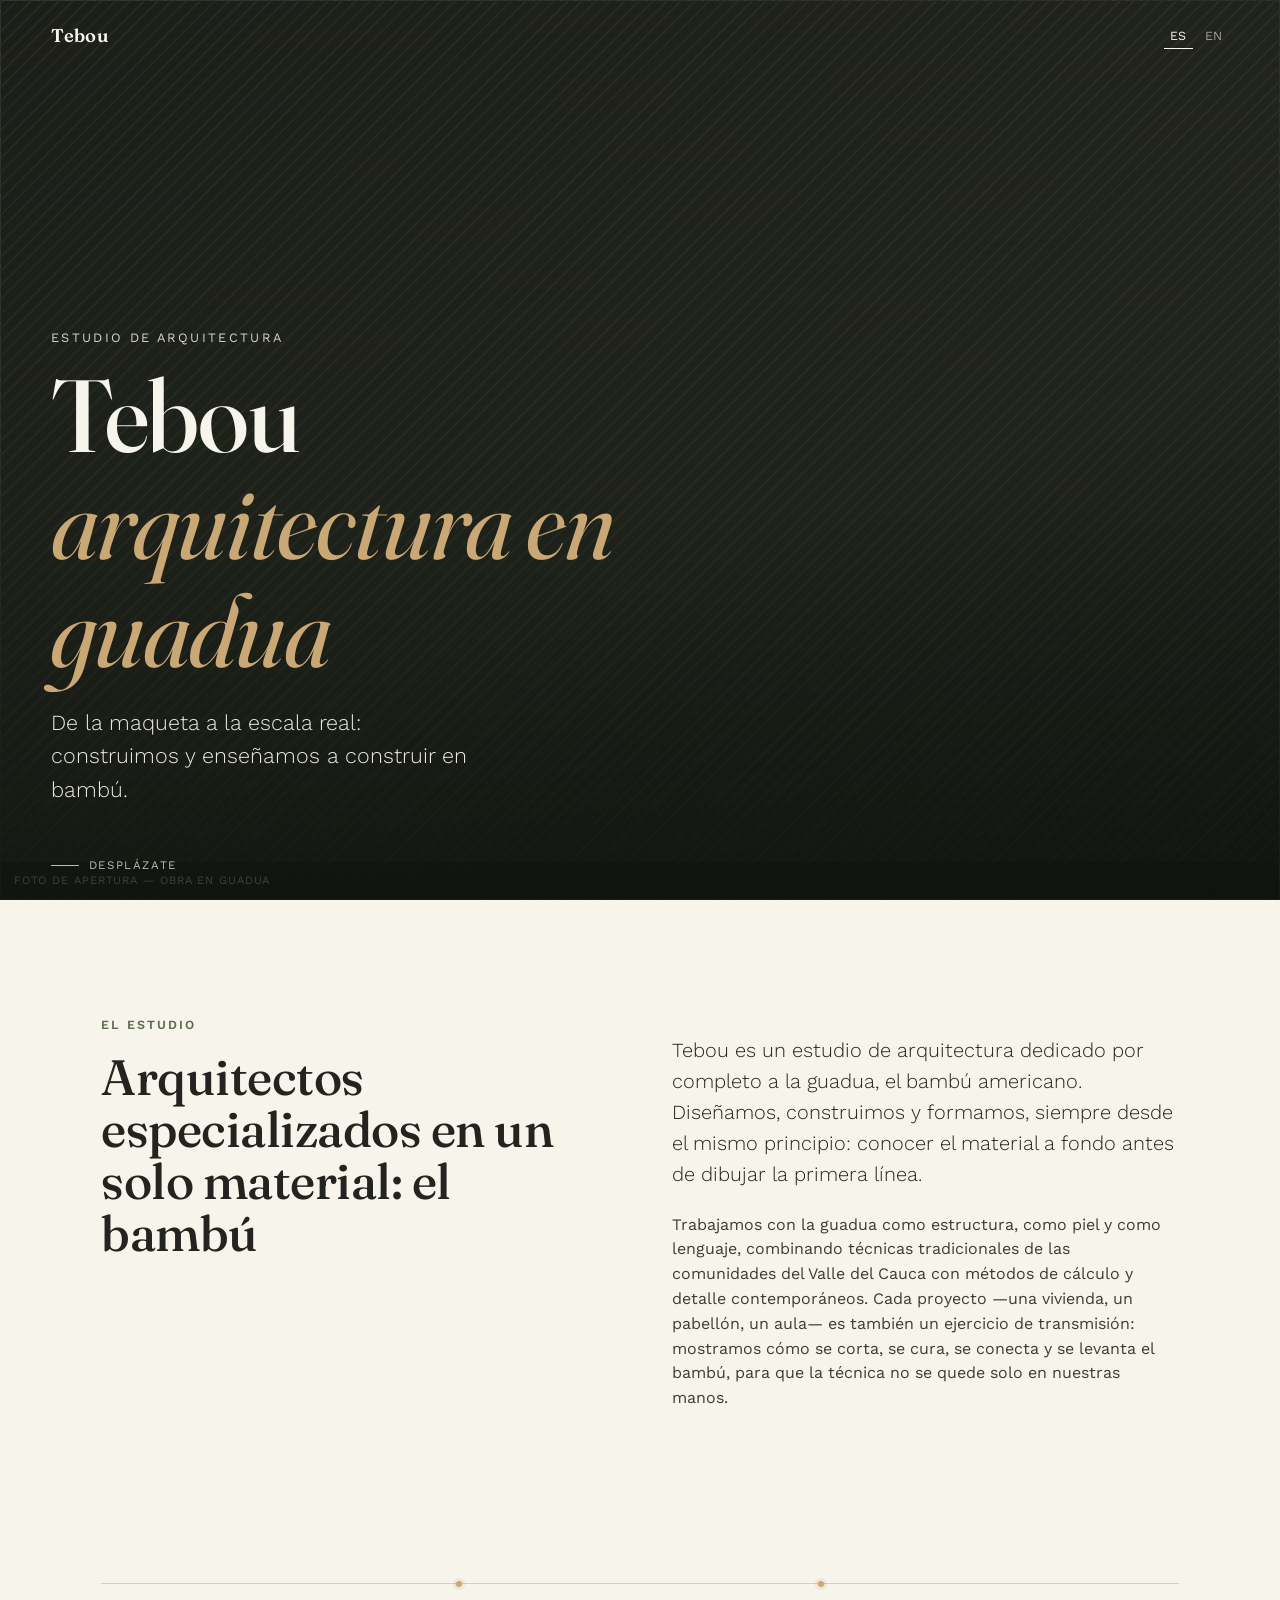
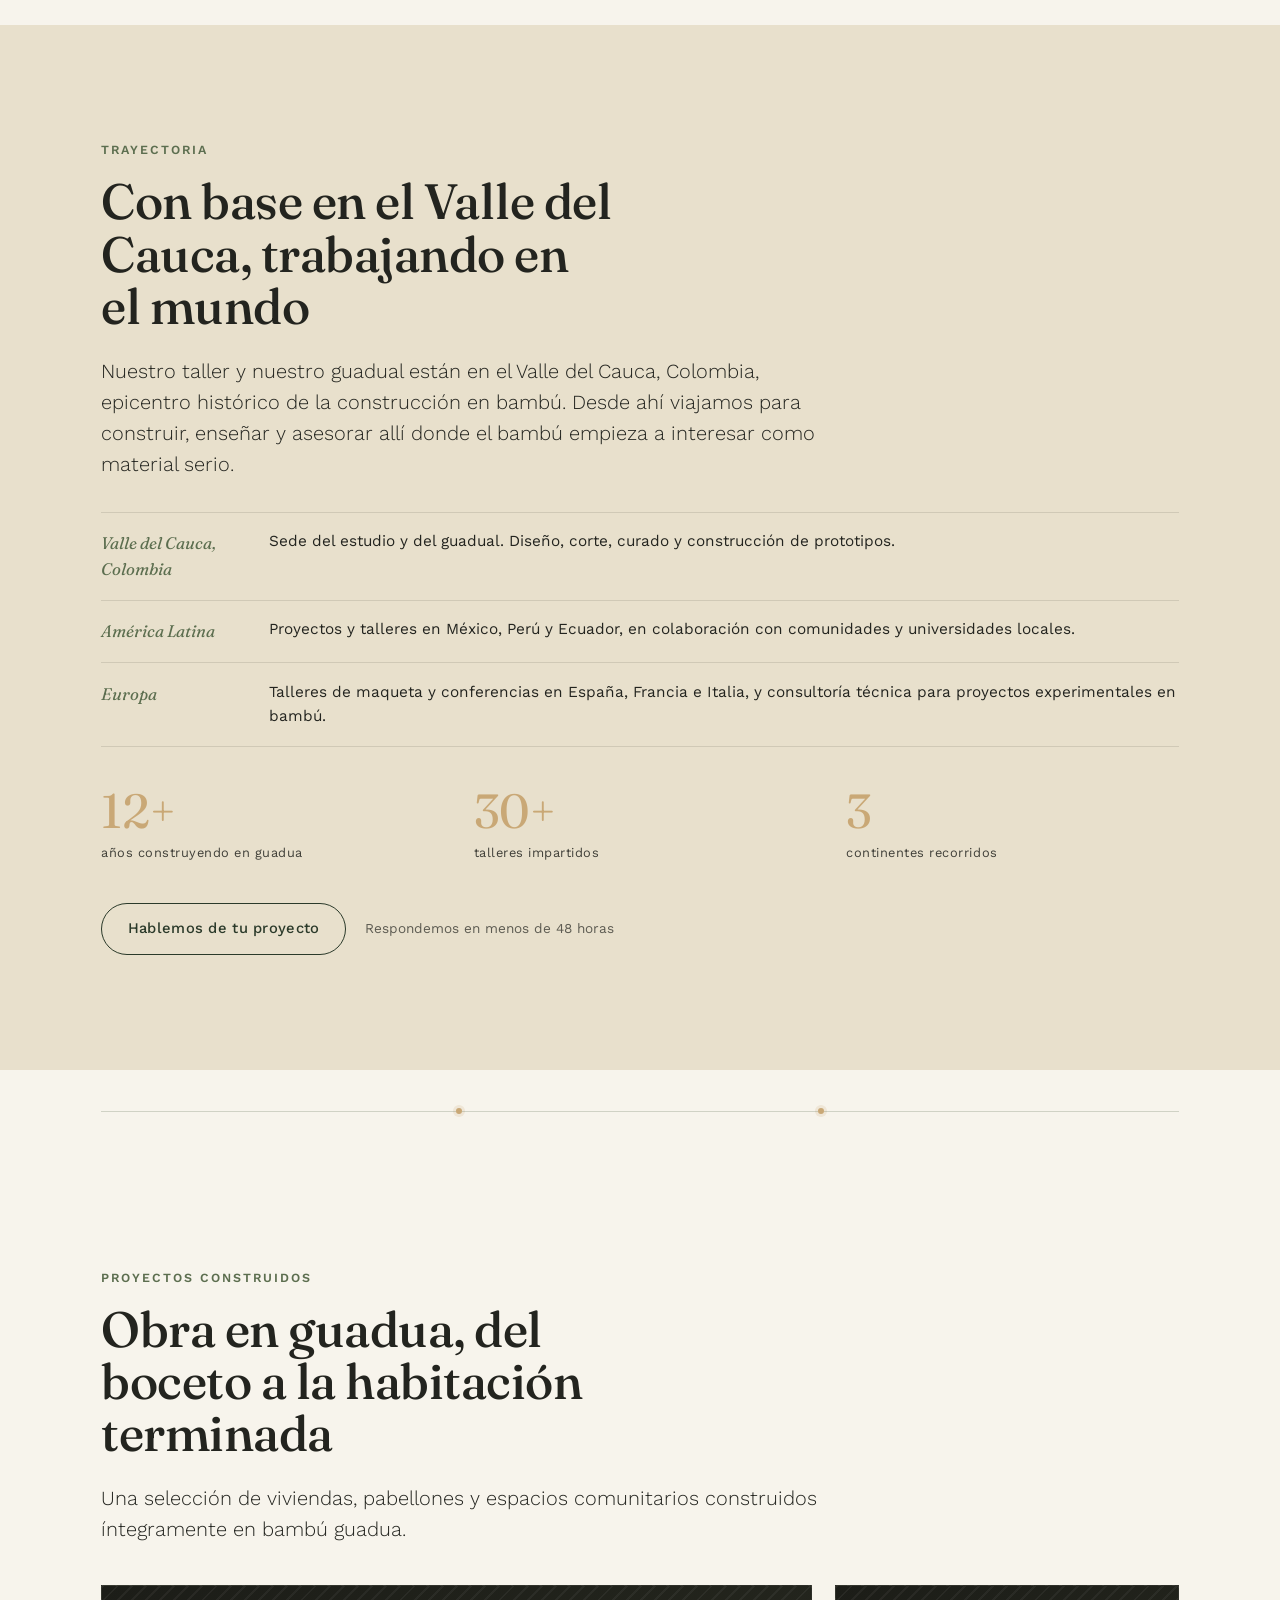
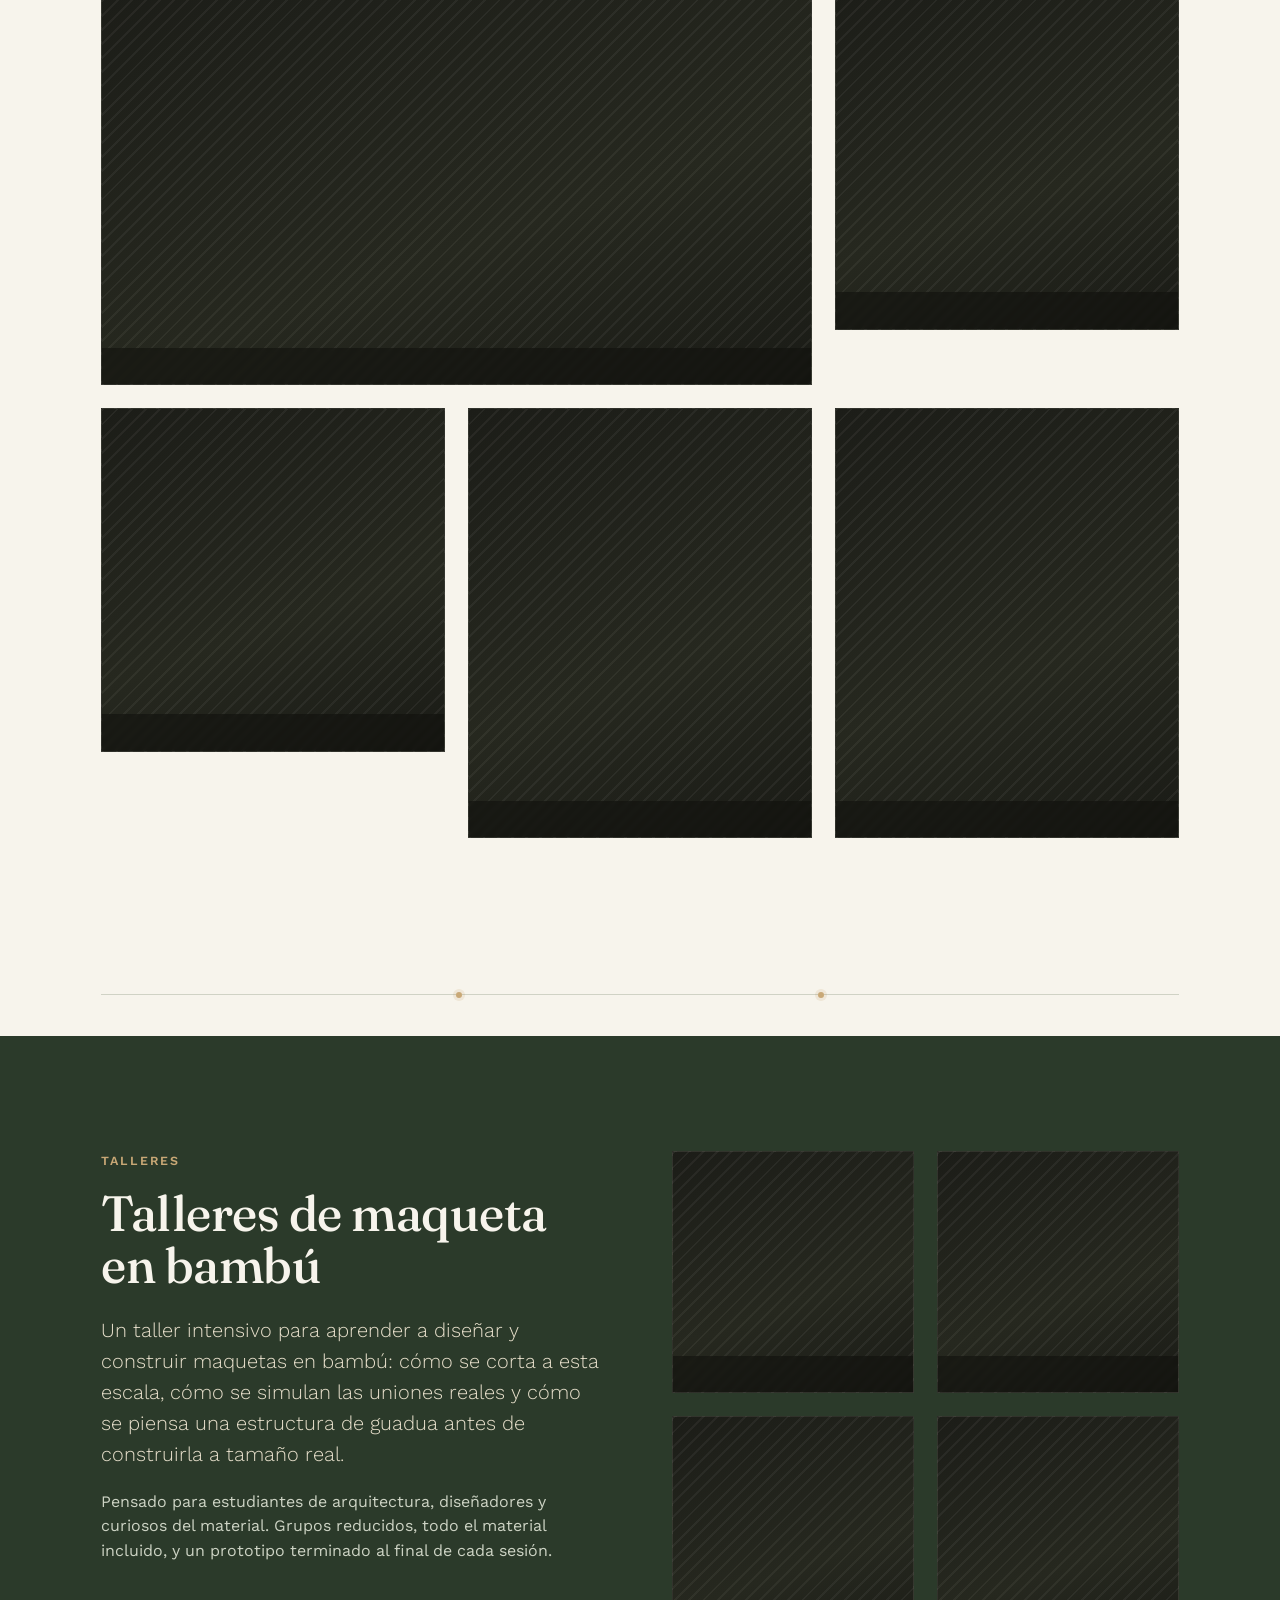
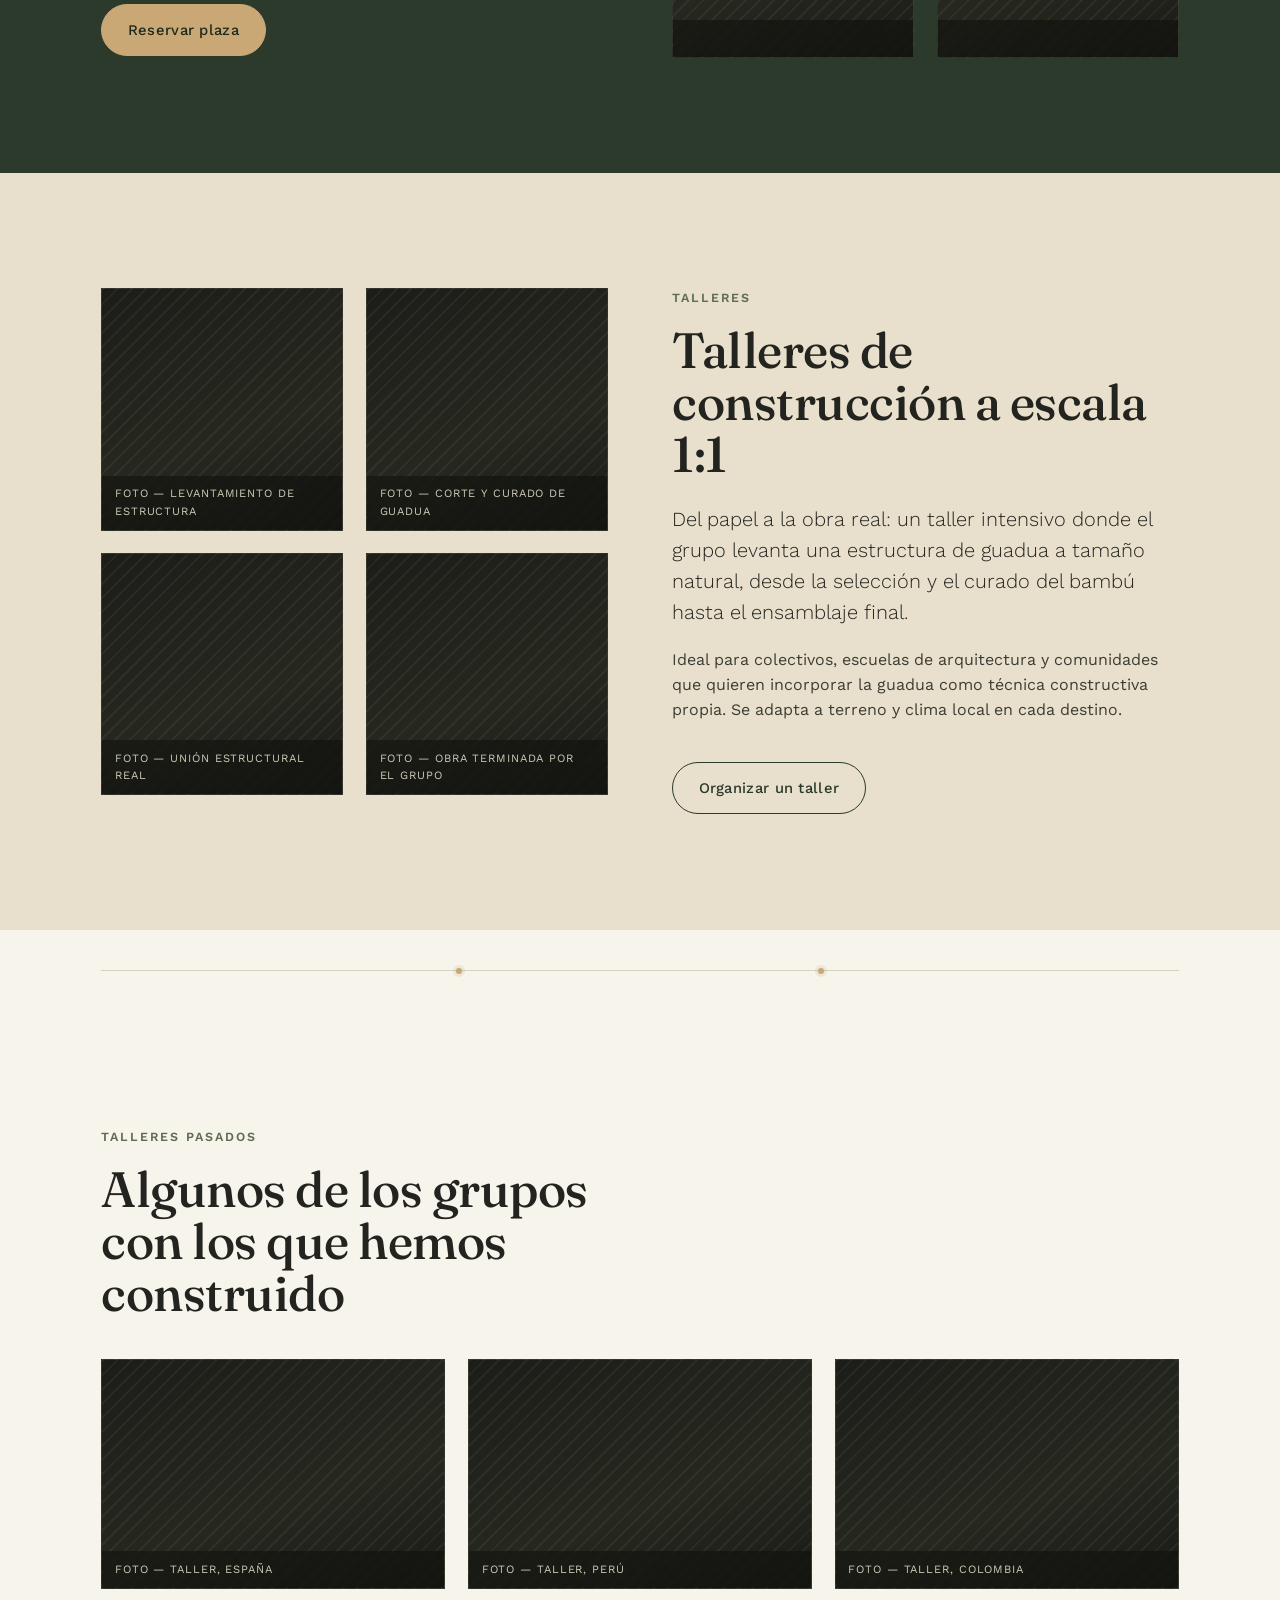
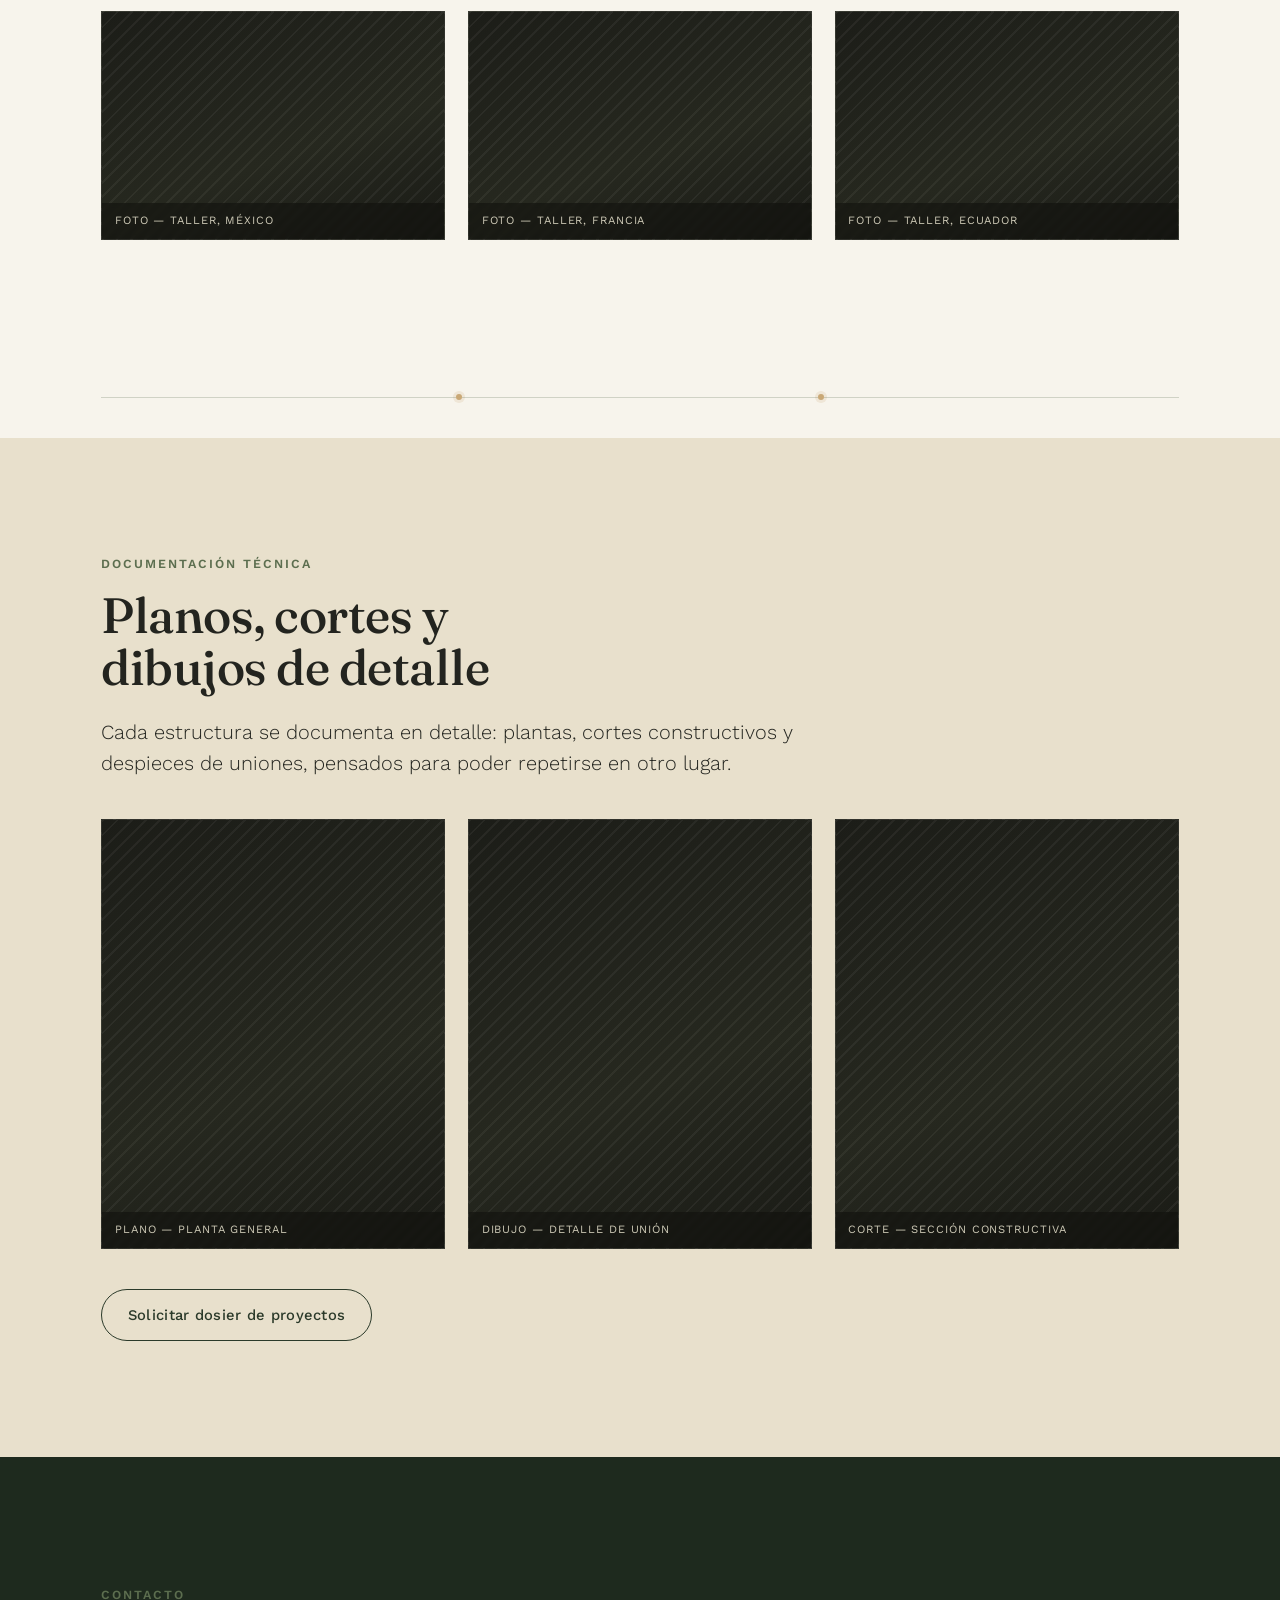
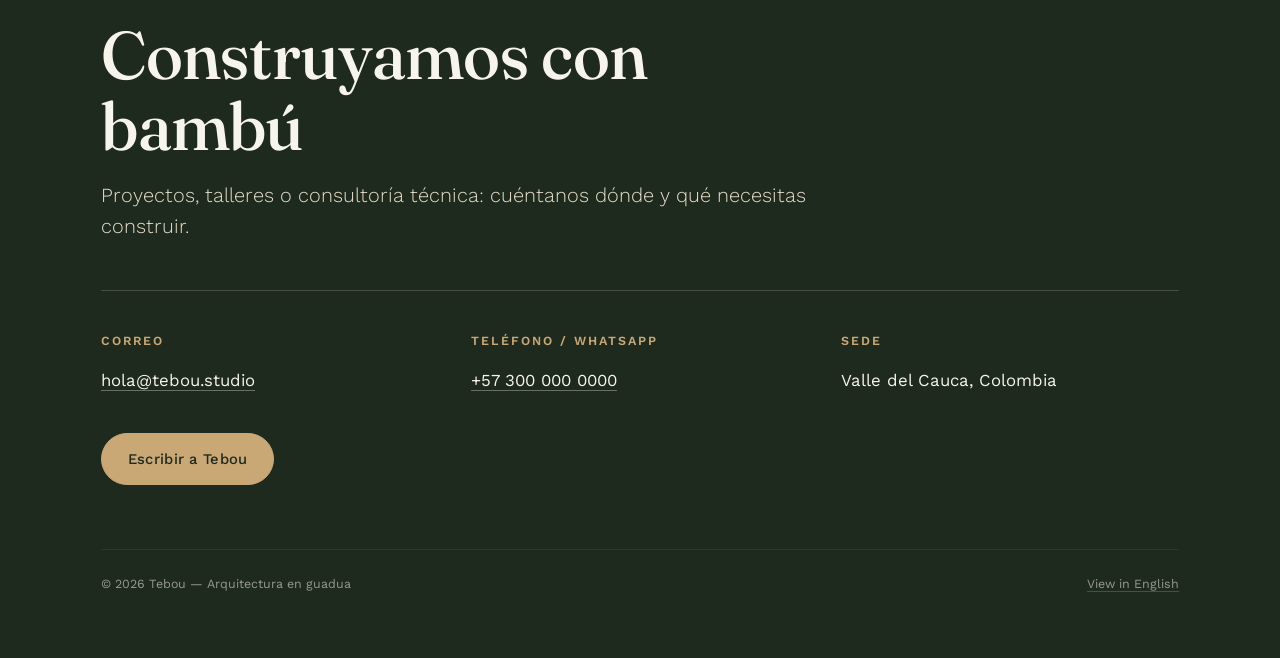
==== commit de671946: "Update index.html" ====
--- a/index.html
+++ b/index.html
@@ -6,6 +6,7 @@
 <title>Tebou — Arquitectura en guadua</title>
 <meta name="description" content="Tebou, estudio de arquitectura especializado en bambú guadua. Proyectos y talleres entre el Valle del Cauca, Europa y América Latina.">
 <link rel="stylesheet" href="style.css">
+  <script src="https://identity.netlify.com/v1/netlify-identity-widget.js"></script>
 </head>
 <body>
 
@@ -223,6 +224,17 @@
 
 <script>window.CONTENT_URL = 'content/es.json';</script>
 <script src="content.js"></script>
+  <script>
+    if (window.netlifyIdentity) {
+      window.netlifyIdentity.on('init', user => {
+        if (!user) {
+          window.netlifyIdentity.on('login', () => {
+            document.location.href = '/admin/';
+          });
+        }
+      });
+    }
+      </script>
 <script>
   document.getElementById('year-es').textContent = new Date().getFullYear();
 
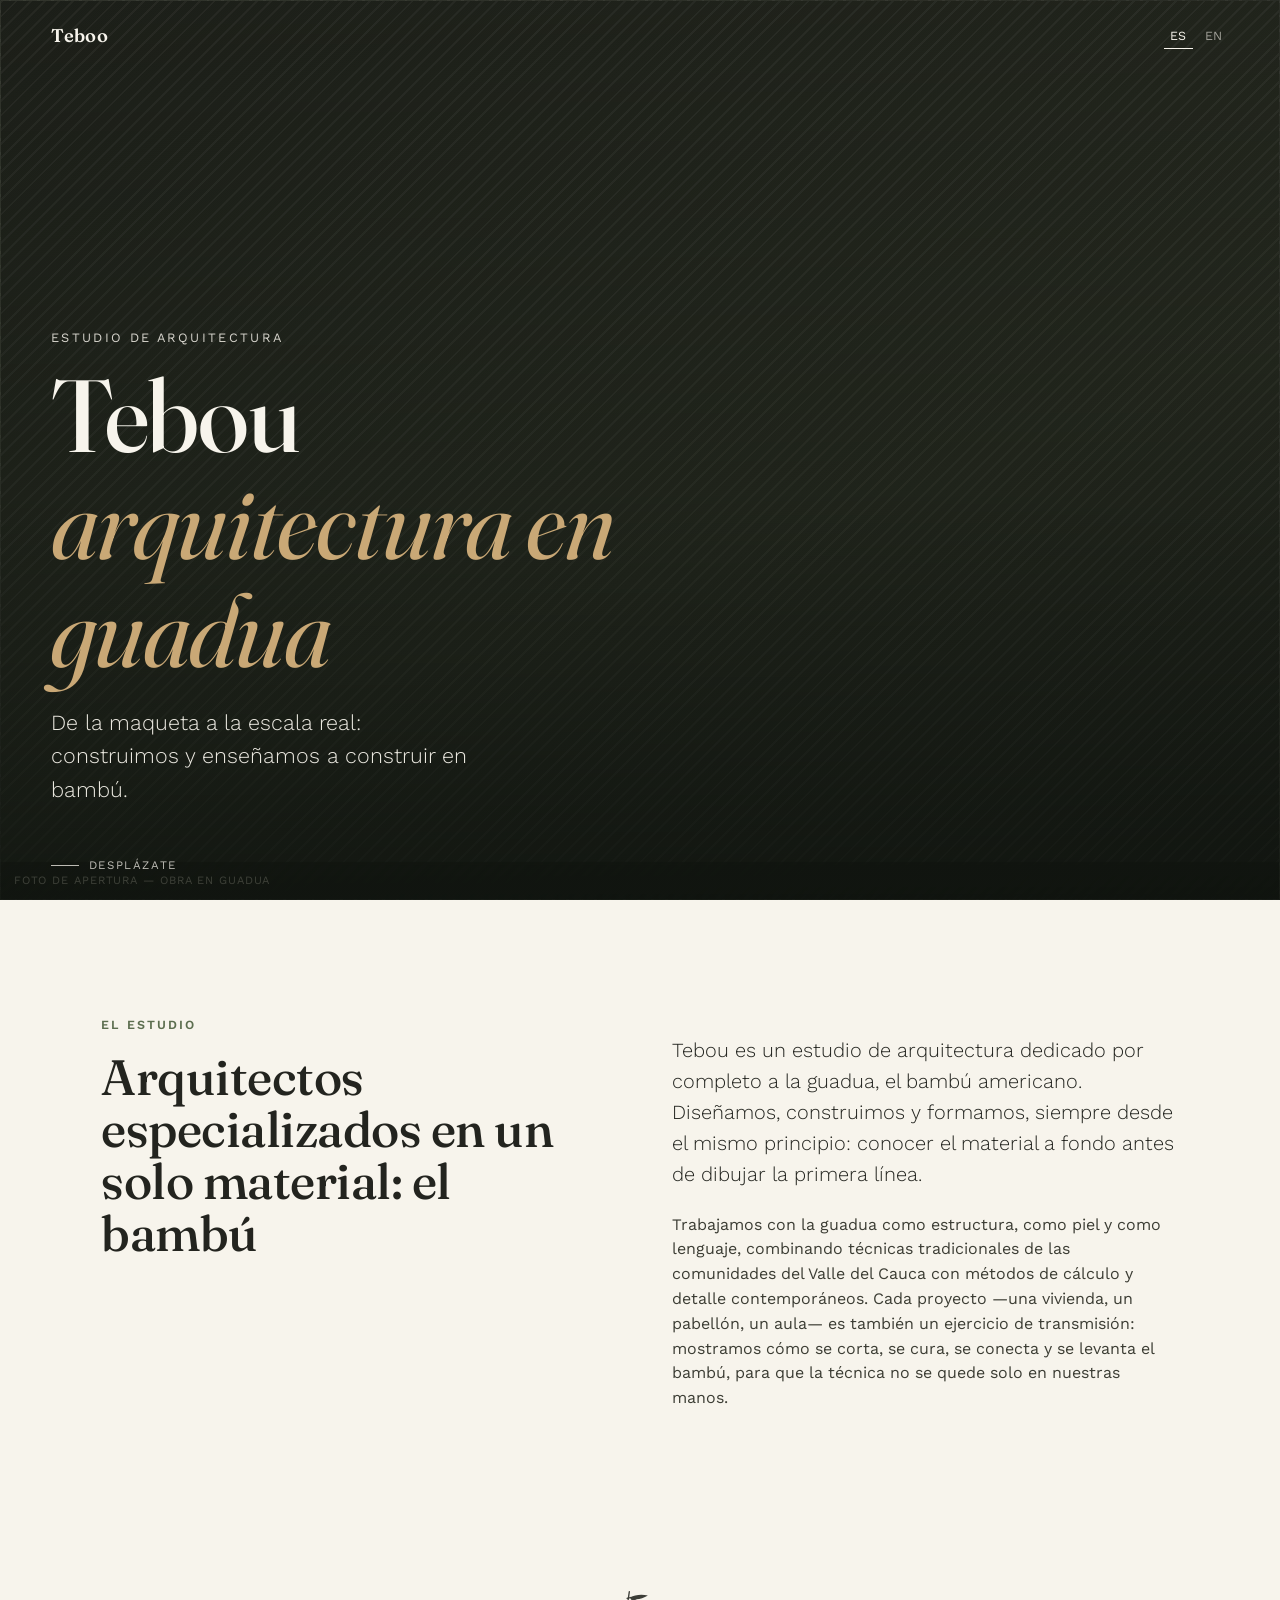
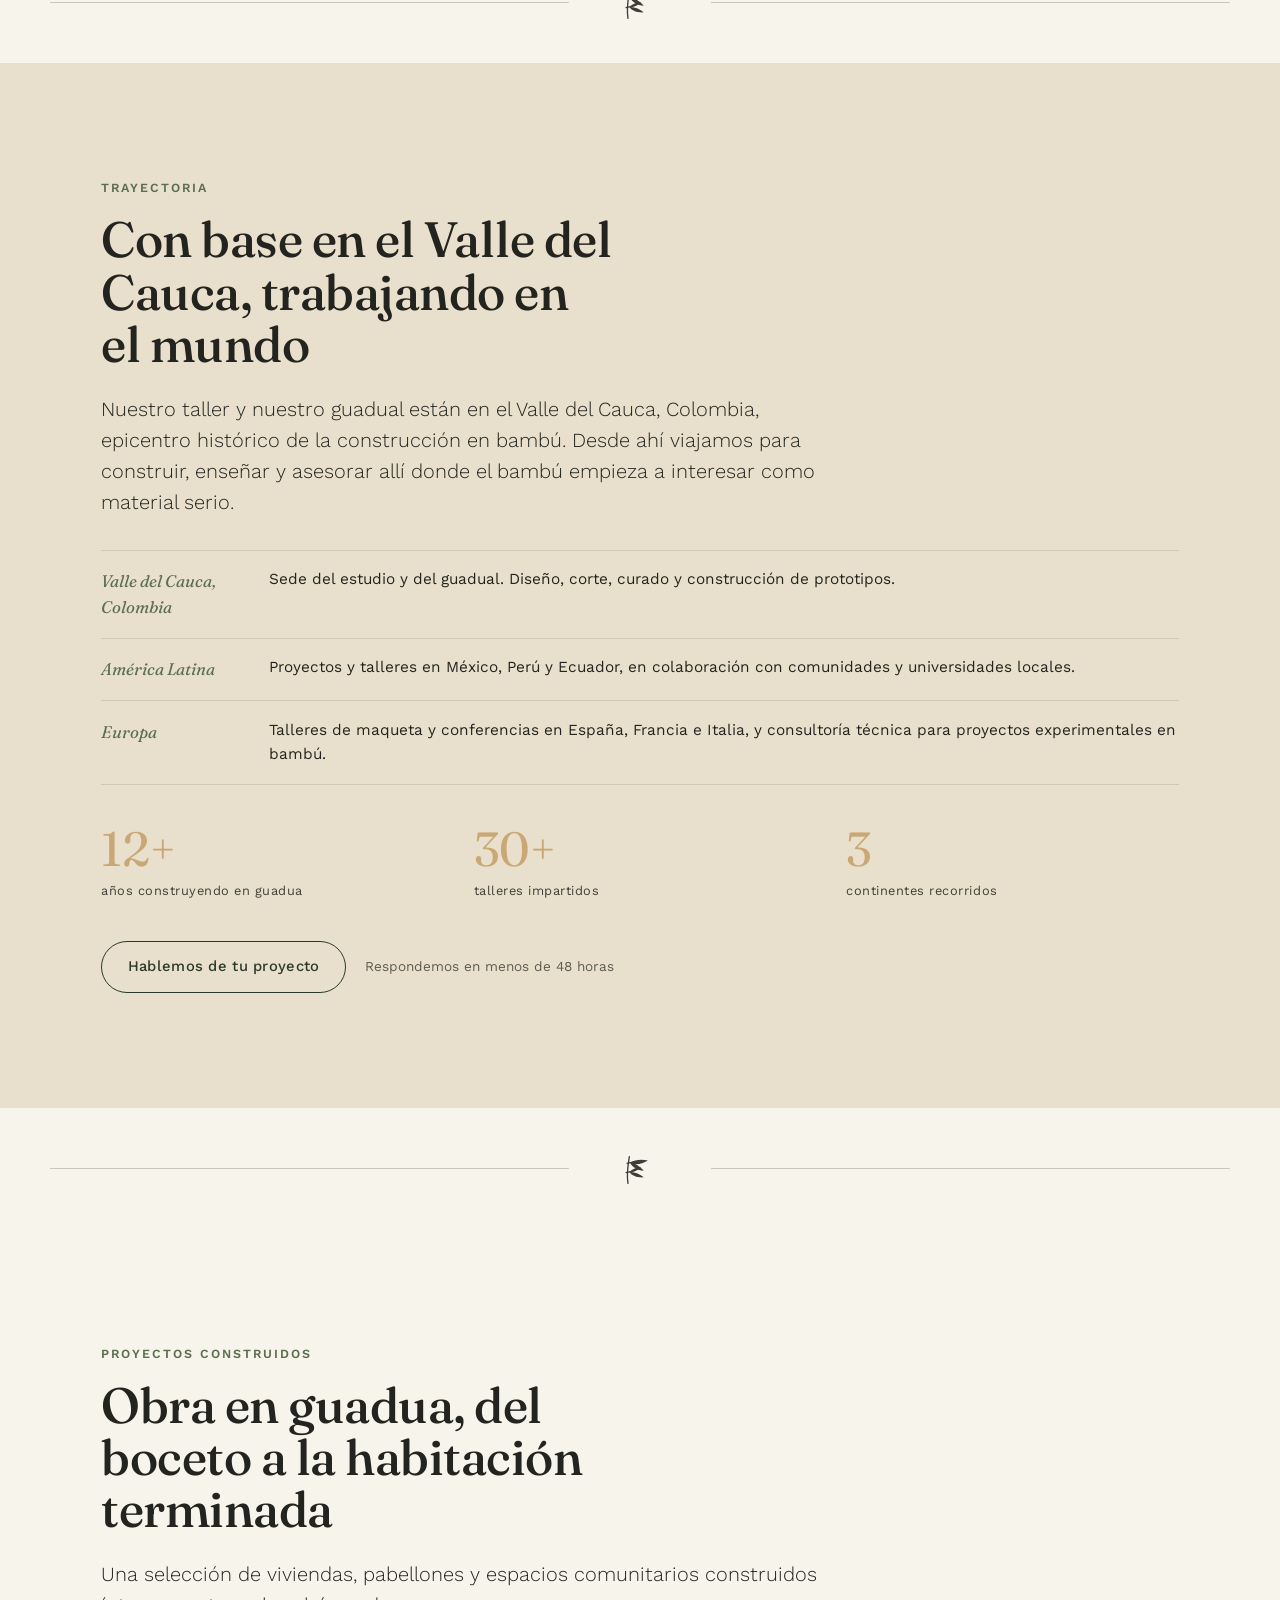
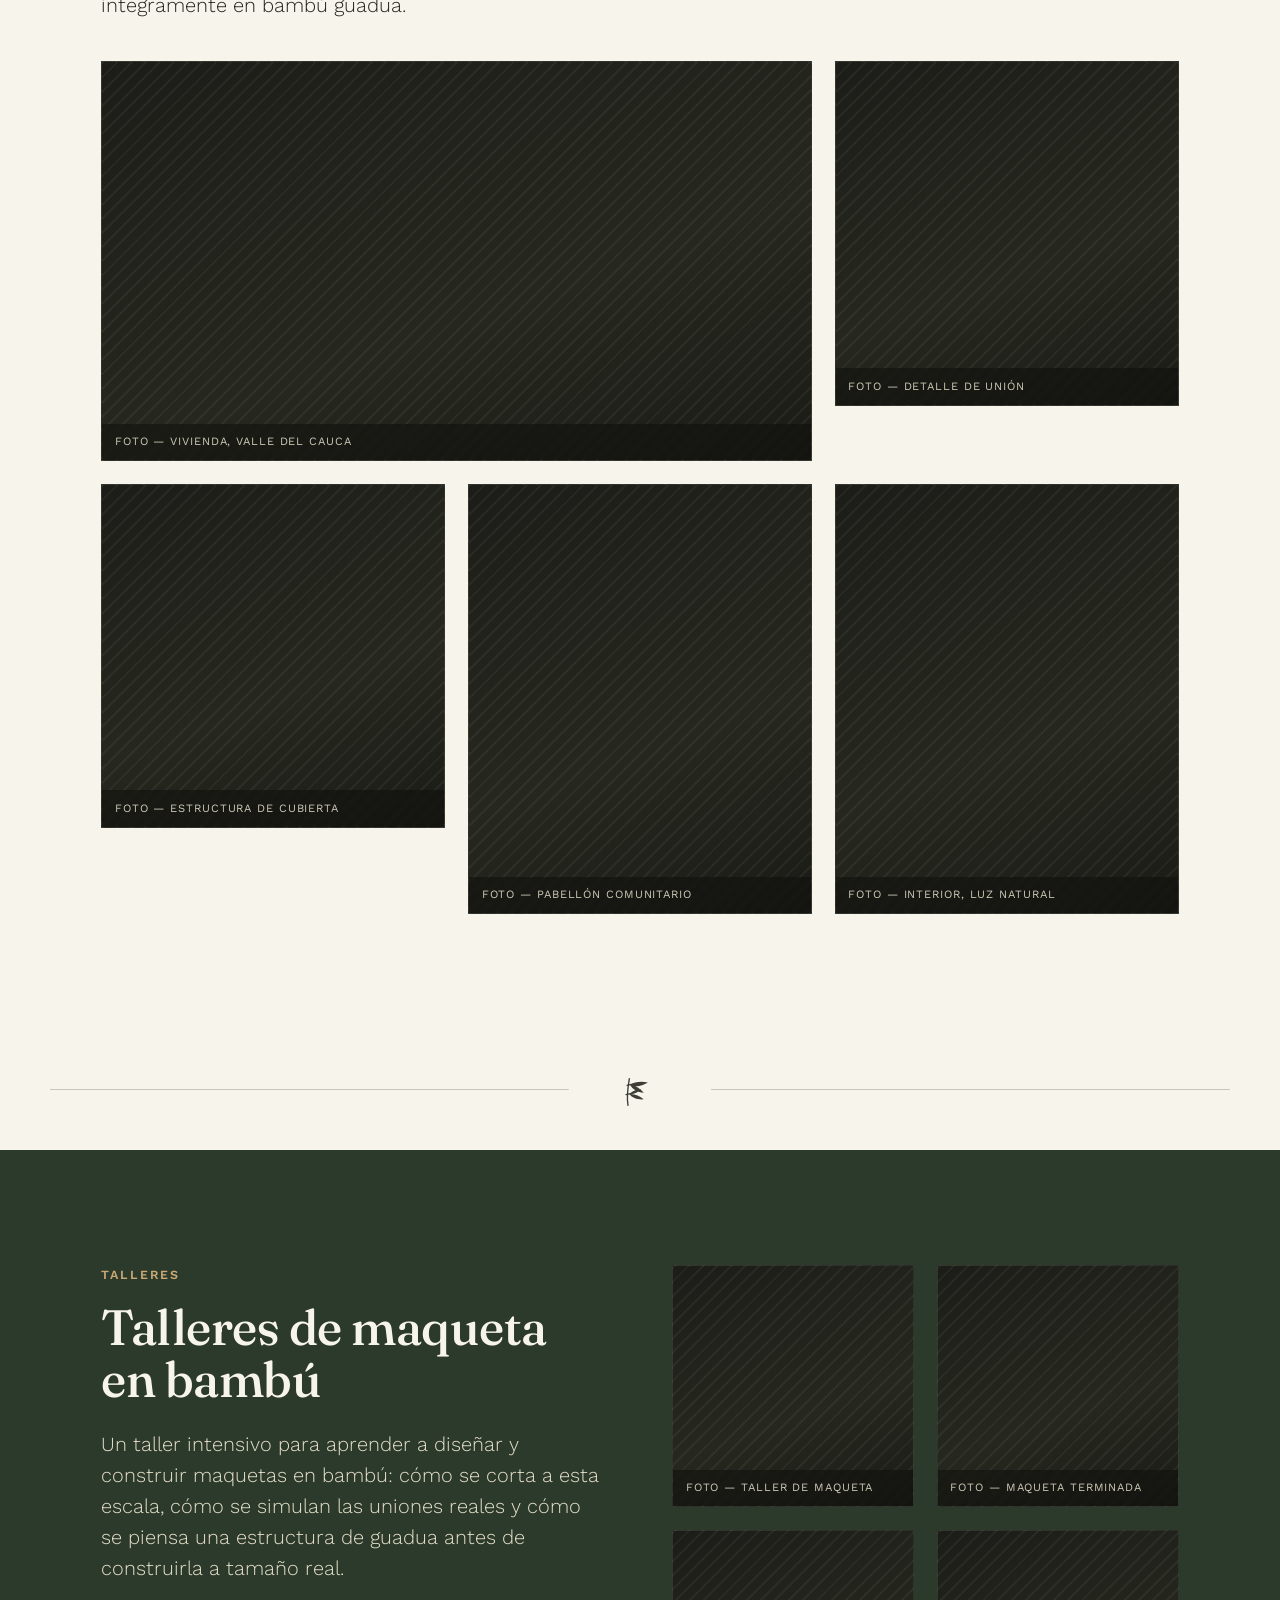
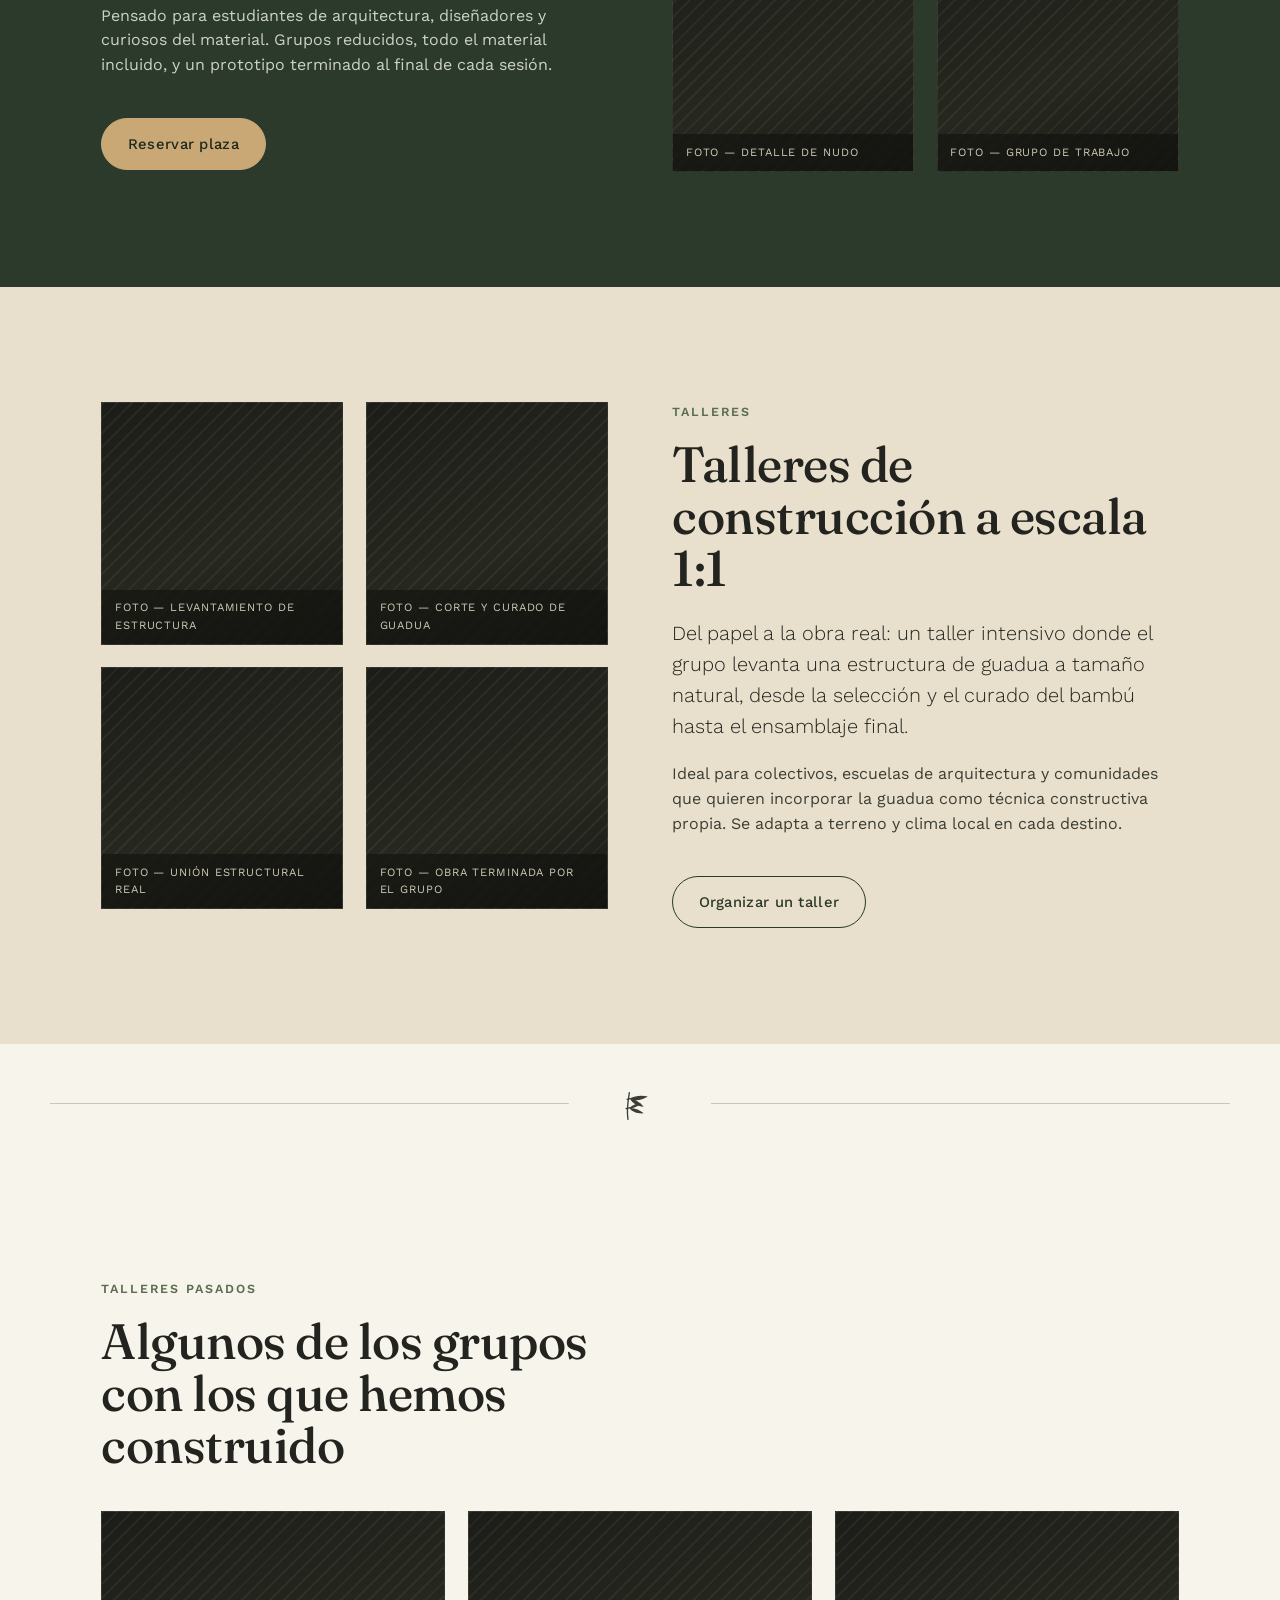
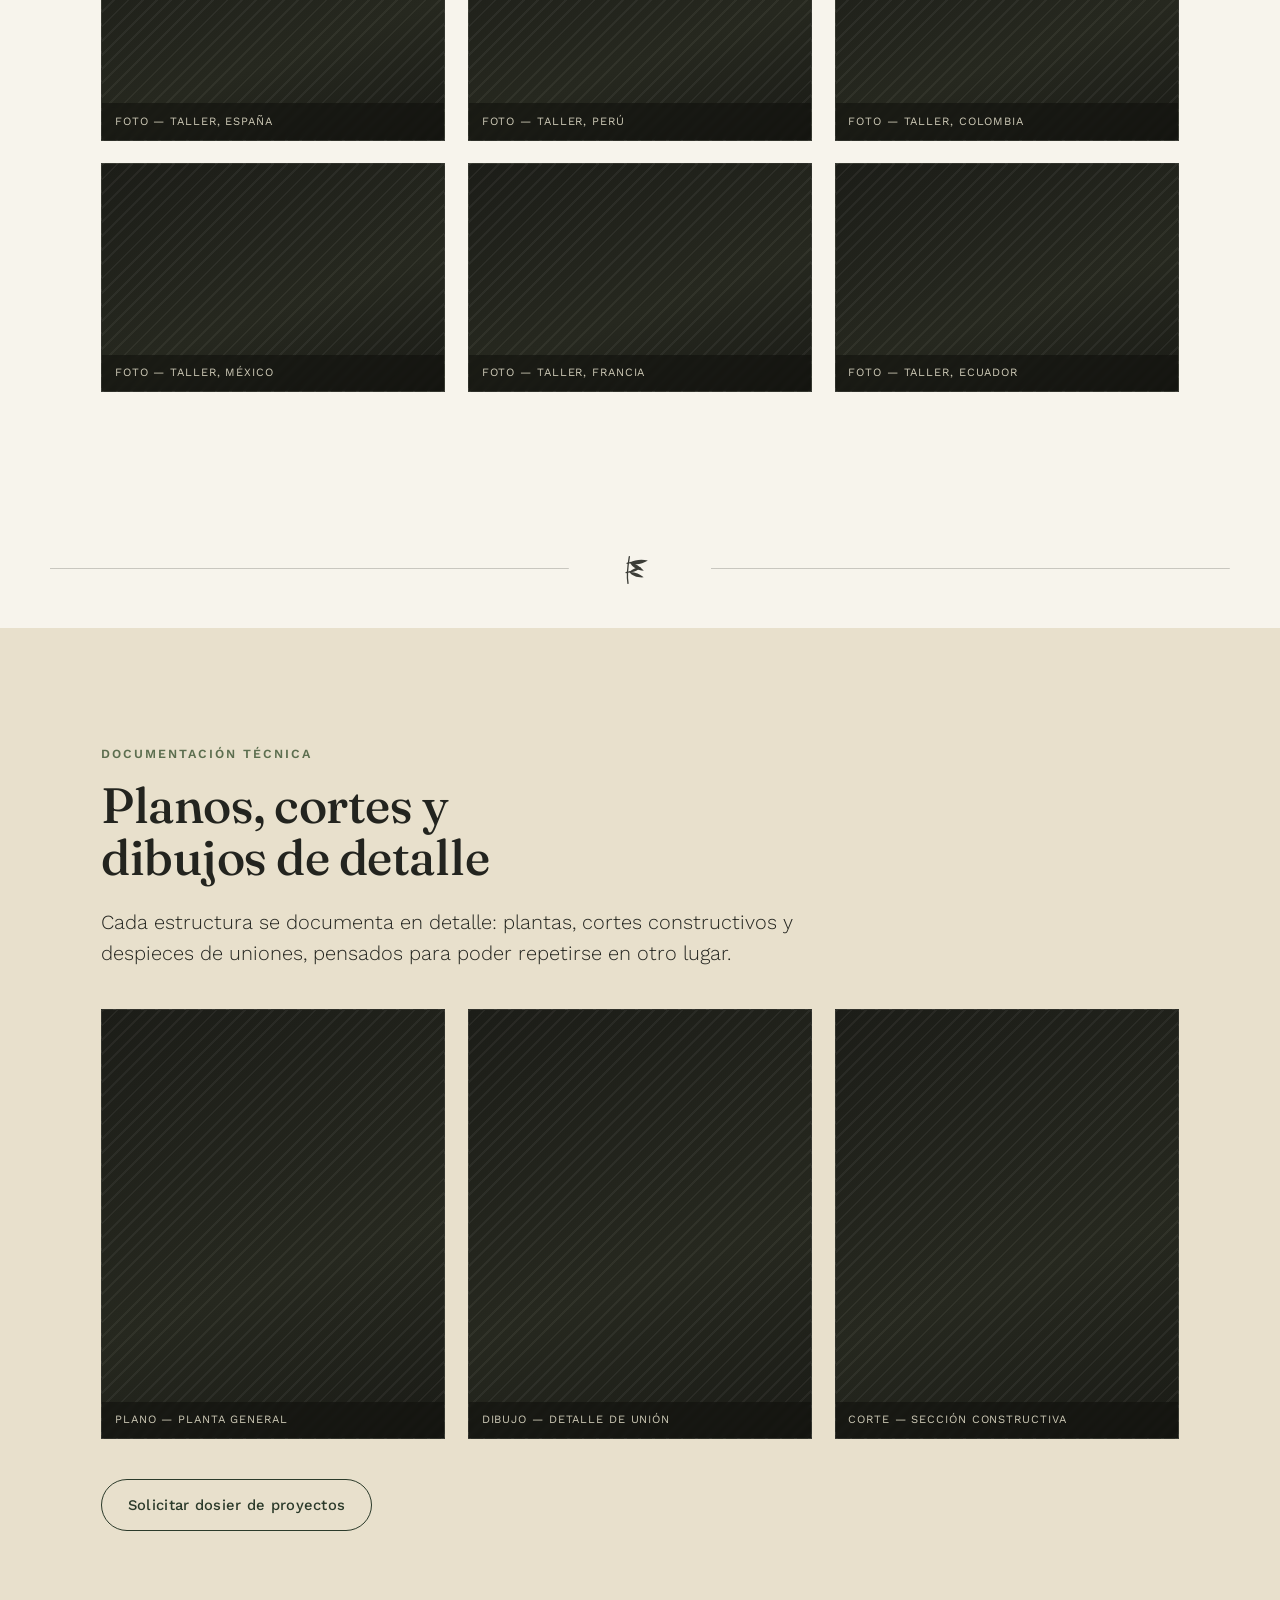
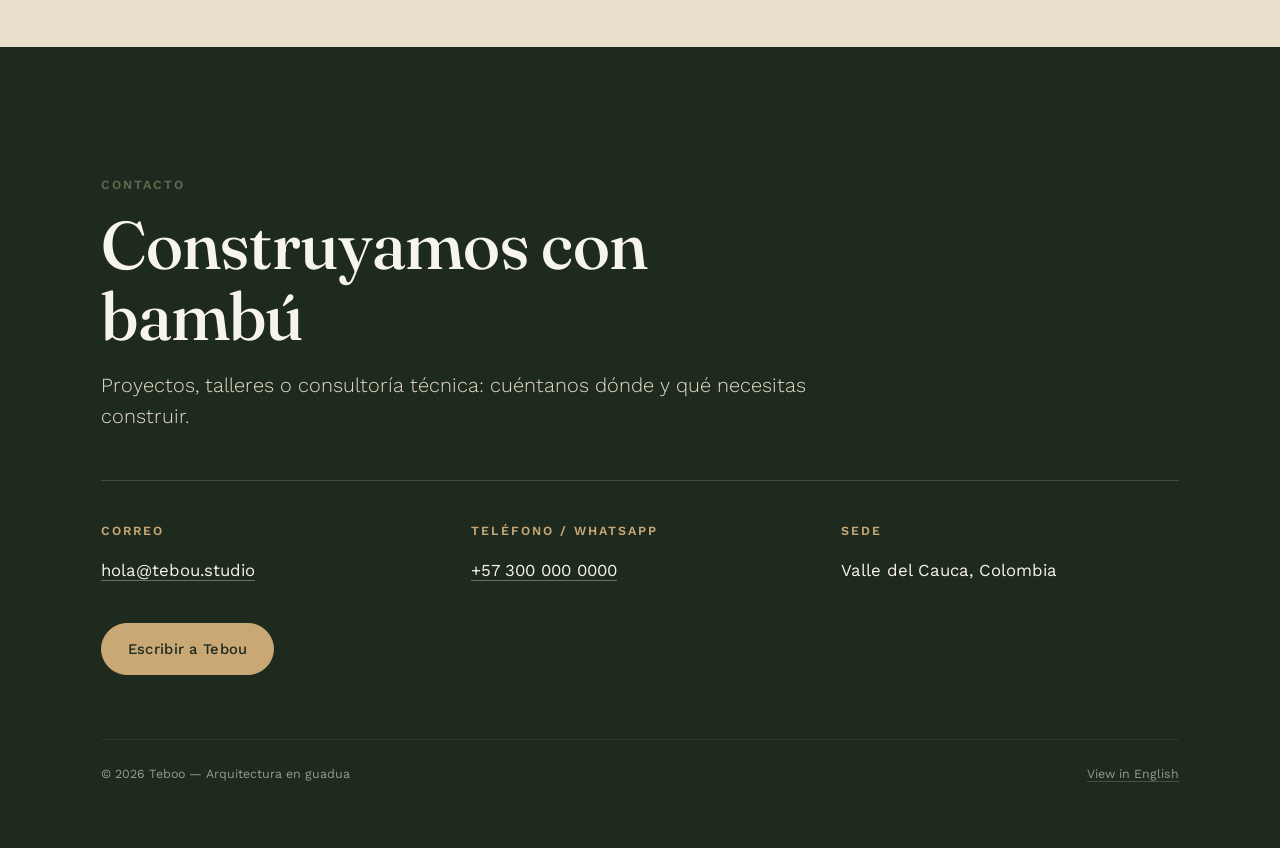
==== commit 40f3155c: "Update index.html" ====
--- a/index.html
+++ b/index.html
@@ -3,27 +3,27 @@
 <head>
 <meta charset="UTF-8">
 <meta name="viewport" content="width=device-width, initial-scale=1">
-<title>Tebou — Arquitectura en guadua</title>
-<meta name="description" content="Tebou, estudio de arquitectura especializado en bambú guadua. Proyectos y talleres entre el Valle del Cauca, Europa y América Latina.">
+<title>Teboo — Arquitectura en guadua</title>
+<meta name="description" content="Teboo, estudio de arquitectura especializado en bambú guadua. Proyectos y talleres entre el Valle del Cauca, Europa y América Latina.">
 <link rel="stylesheet" href="style.css">
   <script src="https://identity.netlify.com/v1/netlify-identity-widget.js"></script>
 </head>
 <body>
 
 <div class="brand-bar" id="brandBar">
-  <span class="brand">Tebou</span>
+  <span class="brand">Teboo</span>
   <span class="lang"><a href="index.html" class="active">ES</a><a href="en.html">EN</a></span>
 </div>
 
 <!-- ============ HERO ============ -->
 <header class="hero">
   <div class="photo-slot" style="position:absolute;inset:0;">
-    <img data-bind-img="hero.image" alt="Tebou — foto de apertura">
+    <img data-bind-img="hero.image" alt="Teboo — foto de apertura">
     <span class="tag">Foto de apertura — obra en guadua</span>
   </div>
   <div class="hero-content">
     <span class="eyebrow" data-bind="hero.eyebrow">Estudio de arquitectura</span>
-    <h1><span data-bind="hero.title_1">Tebou</span><br><em data-bind="hero.title_2">arquitectura en guadua</em></h1>
+    <h1><span data-bind="hero.title_1">Teboo</span><br><em data-bind="hero.title_2">arquitectura en guadua</em></h1>
     <p class="tagline" data-bind="hero.tagline">De la maqueta a la escala real: construimos y enseñamos a construir en bambú.</p>
   </div>
   <div class="scroll-cue"><span class="line"></span> Desplázate</div>
@@ -37,7 +37,7 @@
       <h2 class="section-title" data-bind="studio.title">Arquitectos especializados en un solo material: el bambú</h2>
     </div>
     <div>
-      <p class="lede" data-bind="studio.lede">Tebou es un estudio de arquitectura dedicado por completo a la guadua...</p>
+      <p class="lede" data-bind="studio.lede">Teboo es un estudio de arquitectura dedicado por completo a la guadua...</p>
       <p class="body-copy" style="margin-top:1.4rem;" data-bind="studio.body">Trabajamos con la guadua como estructura...</p>
     </div>
   </div>
@@ -199,7 +199,7 @@
     <div class="contact-grid">
       <div class="contact-item">
         <span class="kicker">Correo</span>
-        <a href="mailto:hola@tebou.studio" data-bind="contact.email" id="contact-email-text">hola@tebou.studio</a>
+        <a href="mailto:hola@teboo.studio" data-bind="contact.email" id="contact-email-text">hola@teboo.studio</a>
       </div>
       <div class="contact-item">
         <span class="kicker">Teléfono / WhatsApp</span>
@@ -212,11 +212,11 @@
     </div>
 
     <div class="cta-row">
-      <a class="btn btn-solid" href="mailto:hola@tebou.studio" id="contact-cta" data-bind="contact.cta_text">Escribir a Tebou</a>
+      <a class="btn btn-solid" href="mailto:hola@teboo.studio" id="contact-cta" data-bind="contact.cta_text">Escribir a Tebou</a>
     </div>
 
     <footer class="credits">
-      <span>© <span id="year-es"></span> Tebou — Arquitectura en guadua</span>
+      <span>© <span id="year-es"></span> Teboo — Arquitectura en guadua</span>
       <span><a href="en.html" style="text-decoration:none;border-bottom:1px solid rgba(247,244,236,0.35);">View in English</a></span>
     </footer>
   </div>
--- a/style.css
+++ b/style.css
@@ -1,5 +1,5 @@
 /* ==========================================================================
-   TEBOU — bamboo architecture studio
+   TEBOO — bamboo architecture studio
    Design tokens
    Palette:
      --ink        #23241F  near-black warm charcoal (text)
@@ -215,34 +215,30 @@
 @media (max-width:820px){ .two-col{ grid-template-columns:1fr; } }
 
 /* ---------- Bamboo-node divider (signature element) ---------- */
+/* Two thin rules flanking a small line-art bamboo sprig (culm + two
+node joints + leaves) -- illustrative and graphic, black on paper.
+Built entirely with layered CSS backgrounds so no markup changes
+were needed. */
 .node-divider{
-  --n: 7;
-  display:flex;
-  align-items:center;
-  gap:0;
-  width:100%;
-  padding:0 var(--pad);
-  max-width:var(--max);
-  margin:0 auto;
-}
-.node-divider .seg{
-  flex:1;
-  height:1px;
-  background:currentColor;
-  opacity:0.25;
-  position:relative;
-}
-.node-divider .node{
-  width:6px; height:6px;
-  border-radius:50%;
-  background:var(--culm);
-  flex:0 0 auto;
-  box-shadow:0 0 0 3px rgba(201,168,118,0.18);
-}
-.divider-wrap{ color:var(--sage); padding:clamp(1.5rem,3vw,2.5rem) 0; }
-.on-forest + .divider-wrap, .divider-wrap.on-forest{ color:var(--culm); }
-.section.on-forest .node-divider{ color:var(--culm); }
-
+   position:relative;
+   width:100%;
+   max-width:var(--max);
+   margin:0 auto;
+   padding:0 var(--pad);
+   height:44px;
+   background-image:
+   url("data:image/svg+xml,%3Csvg xmlns='http://www.w3.org/2000/svg' viewBox='0 0 60 50' opacity='0.88'%3E%3Cpath d='M12 48 C10 38 11 26 14 8' stroke='%2323241F' stroke-width='2' fill='none' stroke-linecap='round'/%3E%3Cline x1='9' y1='32' x2='15.5' y2='30.5' stroke='%2323241F' stroke-width='1.7' stroke-linecap='round'/%3E%3Cline x1='10.5' y1='18' x2='17' y2='16.5' stroke='%2323241F' stroke-width='1.7' stroke-linecap='round'/%3E%3Cg transform='translate(15,17) rotate(-8)'%3E%3Cpath d='M0 0 C8 -3.5 18 -2.5 27 0.5 C17 5 7 5 0 0 Z' fill='%2323241F'/%3E%3C/g%3E%3Cg transform='translate(15,17) rotate(28)'%3E%3Cpath d='M0 0 C7 -3 16 -2 24 1 C15 4.5 6 4.5 0 0 Z' fill='%2323241F'/%3E%3C/g%3E%3Cg transform='translate(14,31) rotate(-25)'%3E%3Cpath d='M0 0 C6 -2.5 13 -1.5 19 1 C12 3.5 5 3.5 0 0 Z' fill='%2323241F'/%3E%3C/g%3E%3Cg transform='translate(14,31) rotate(18)'%3E%3Cpath d='M0 0 C7 -3 16 -2 23 1 C14 4.5 6 4.5 0 0 Z' fill='%2323241F'/%3E%3C/g%3E%3C/svg%3E"),
+      linear-gradient(rgba(35,36,31,0.22), rgba(35,36,31,0.22)),
+      linear-gradient(rgba(35,36,31,0.22), rgba(35,36,31,0.22));
+   background-repeat: no-repeat, no-repeat, no-repeat;
+   background-position: center, left center, right center;
+   background-size:
+   40px 34px,
+      calc(50% - var(--pad) - 20px) 1px,
+      calc(50% - var(--pad) - 20px) 1px;
+}
+.node-divider .seg, .node-divider .node{ display:none; }
+.divider-wrap{ padding:clamp(1.5rem,3vw,2.5rem) 0; }
 /* ---------- Photo placeholders ---------- */
 .photo-slot{
   position:relative;
